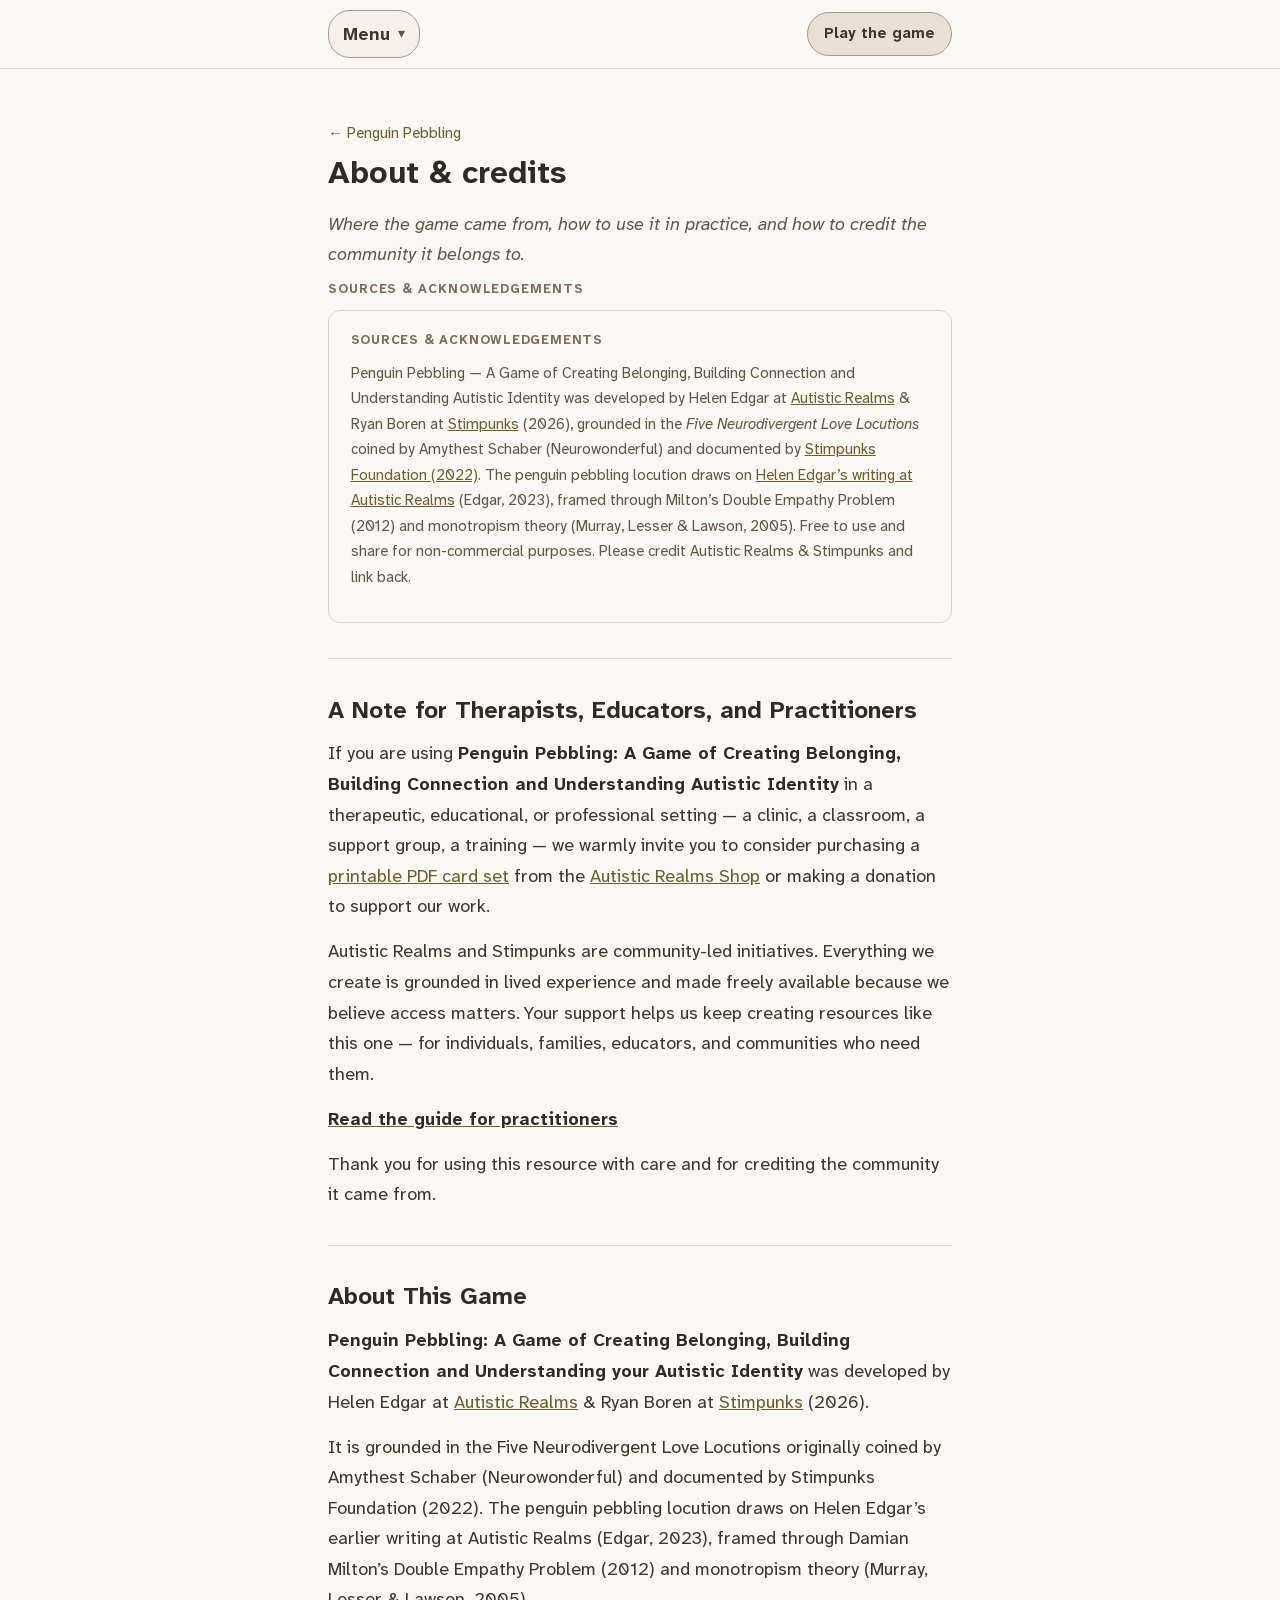
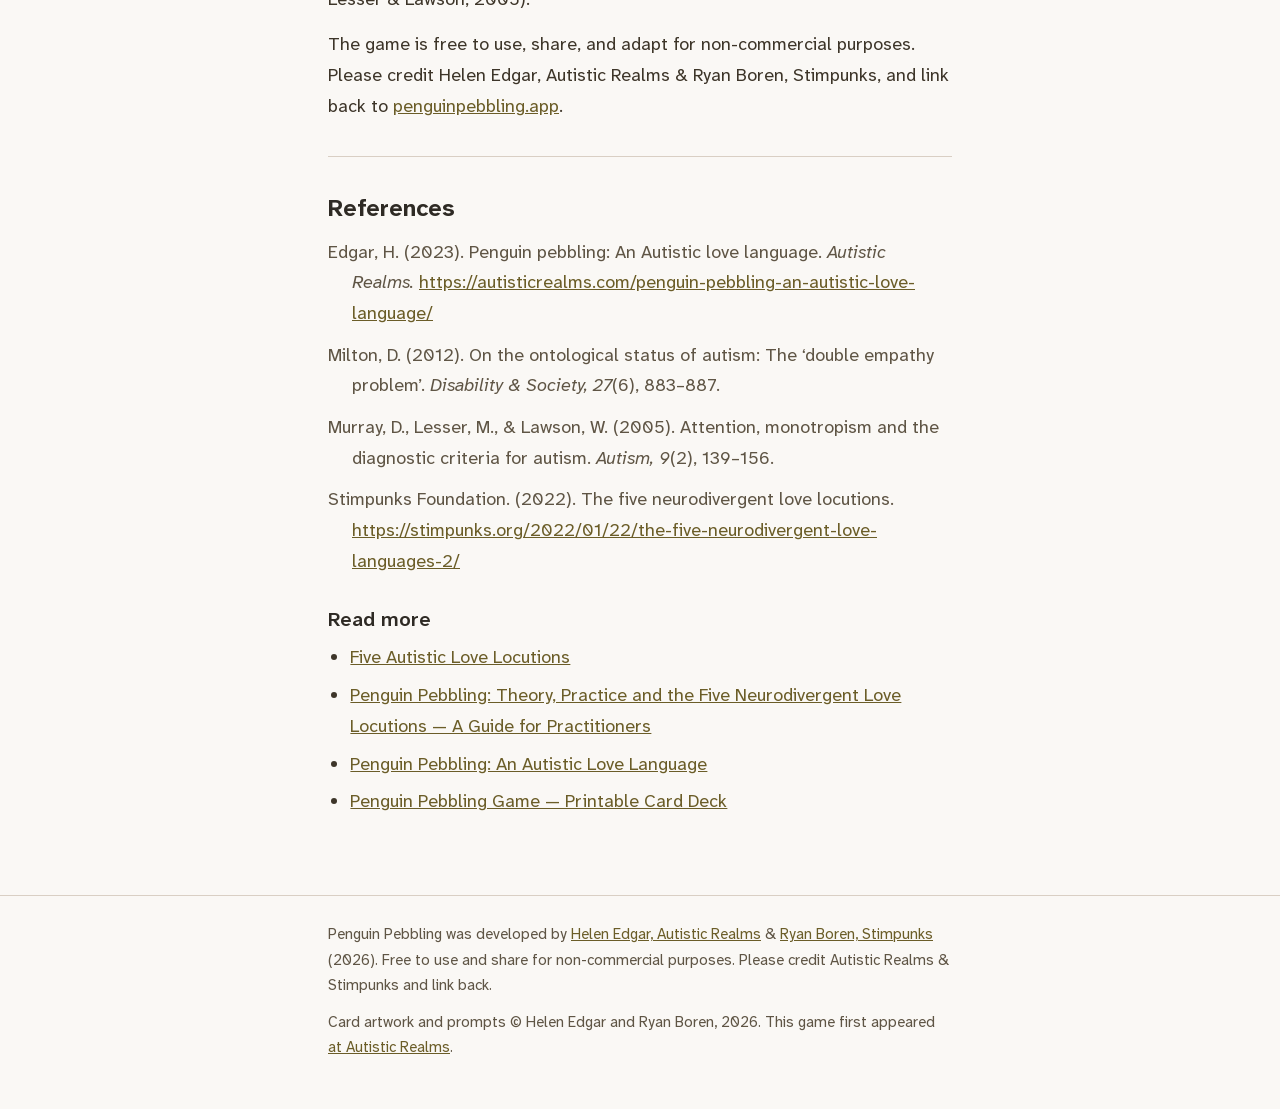
==== about.html @ 233a8287 "Put the game on the front page and move the prose behind a menu Ryan's call, pointing at cavendish.a" ====
<!doctype html>
<html lang="en-GB">
<head>
<meta charset="utf-8">
<meta name="viewport" content="width=device-width, initial-scale=1">
<title>About &amp; credits — Penguin Pebbling</title>
<meta name="description" content="Where Penguin Pebbling came from, a note for therapists and educators, the licence, and how to cite it.">
<meta name="author" content="Helen Edgar, Autistic Realms &amp; Ryan Boren, Stimpunks">
<link rel="canonical" href="https://penguinpebbling.app/about.html">
<link rel="stylesheet" href="penguin-pebbling.css">
<link rel="icon" href="favicon.svg" type="image/svg+xml">
<link rel="apple-touch-icon" href="apple-touch-icon.png">
<link rel="manifest" href="site.webmanifest">

<meta property="og:type" content="website">
<meta property="og:site_name" content="Penguin Pebbling">
<meta property="og:title" content="About &amp; credits — Penguin Pebbling">
<meta property="og:description" content="Where Penguin Pebbling came from, a note for therapists and educators, the licence, and how to cite it.">
<meta property="og:url" content="https://penguinpebbling.app/about.html">
<meta property="og:image" content="https://penguinpebbling.app/og-image.png">
<meta property="og:image:width" content="1200">
<meta property="og:image:height" content="630">
<meta property="og:image:alt" content="The Penguin Pebbling locution card: two penguins beside a stack of smooth balanced pebbles, with the words “I saw this and thought of you.”">
<meta name="twitter:card" content="summary_large_image">
</head>
<body>

<a class="skip-link" href="#main">Skip to the credits</a>

  <!-- shell:nav — one copy lives in index.html; tools/sync-shell.py stamps the rest -->
  <div class="topbar">
    <div class="wrap topbar-inner">
      <details class="sitenav">
        <summary>Menu</summary>
        <ul>
          <li><a href="index.html">Play the game</a></li>
          <li><a href="how-to-play.html">How to play</a></li>
          <li><a href="locutions.html">The five locutions</a></li>
          <li><a href="print.html">Print &amp; download</a></li>
          <li><a href="about.html" aria-current="page">About &amp; credits</a></li>
        </ul>
      </details>
      <a class="topbar-cta" href="index.html">Play the game</a>
    </div>
  </div>
  <!-- /shell:nav -->

<div class="wrap">

  <header class="masthead masthead-sub">
    <p class="backlink"><a href="index.html">Penguin Pebbling</a></p>
    <h1>About &amp; credits</h1>
    <p class="standfirst">Where the game came from, how to use it in practice, and how to credit the community it belongs to.</p>
  </header>

  <main id="main" class="prose">

    <div class="section-label">Sources &amp; acknowledgements</div>
      <div class="about-block">
        <div class="about-title">Sources &amp; acknowledgements</div>
        <p>Penguin Pebbling — A Game of Creating Belonging, Building Connection and Understanding Autistic
          Identity was developed by Helen Edgar at <a href="https://autisticrealms.com">Autistic Realms</a>
          &amp; Ryan Boren at <a href="https://stimpunks.org">Stimpunks</a> (2026), grounded in the
          <em>Five Neurodivergent Love Locutions</em> coined by Amythest Schaber (Neurowonderful) and
          documented by
          <a href="https://stimpunks.org/2022/01/22/the-five-neurodivergent-love-languages-2/">Stimpunks Foundation (2022)</a>.
          The penguin pebbling locution draws on
          <a href="https://autisticrealms.com/penguin-pebbling-an-autistic-love-language/">Helen Edgar’s writing at Autistic Realms</a>
          (Edgar, 2023), framed through Milton’s Double Empathy Problem (2012) and monotropism theory
          (Murray, Lesser &amp; Lawson, 2005). Free to use and share for non-commercial purposes. Please
          credit Autistic Realms &amp; Stimpunks and link back.</p>
      </div>

    <hr class="rule">

    <h2>A Note for Therapists, Educators, and Practitioners</h2>

    <p>If you are using <strong>Penguin Pebbling: A Game of Creating Belonging, Building Connection and
      Understanding Autistic Identity</strong> in a therapeutic, educational, or professional setting — a
      clinic, a classroom, a support group, a training — we warmly invite you to consider purchasing a
      <a href="https://autisticrealms.com/product/penguin-pebbling-game-printable-card-deck/">printable PDF card set</a>
      from the
      <a href="https://autisticrealms.com/product/penguin-pebbling-game-printable-card-deck/">Autistic Realms Shop</a>
      or making a donation to support our work.</p>

    <p>Autistic Realms and Stimpunks are community-led initiatives. Everything we create is grounded in
      lived experience and made freely available because we believe access matters. Your support helps us
      keep creating resources like this one — for individuals, families, educators, and communities who
      need them.</p>

    <p><a href="https://autisticrealms.com/penguin-pebbling-theory-practice-and-the-five-neurodivergent-love-locutions-a-guide-for-practitioners/"><strong>Read the guide for practitioners</strong></a></p>

    <p>Thank you for using this resource with care and for crediting the community it came from.</p>

    <hr class="rule">

    <h2 id="licence">About This Game</h2>

    <p><strong>Penguin Pebbling: A Game of Creating Belonging, Building Connection and Understanding your
      Autistic Identity</strong> was developed by Helen Edgar at
      <a href="https://autisticrealms.com">Autistic Realms</a> &amp; Ryan Boren at
      <a href="https://stimpunks.org">Stimpunks</a> (2026).</p>

    <p>It is grounded in the Five Neurodivergent Love Locutions originally coined by Amythest Schaber
      (Neurowonderful) and documented by Stimpunks Foundation (2022). The penguin pebbling locution draws
      on Helen Edgar’s earlier writing at Autistic Realms (Edgar, 2023), framed through Damian Milton’s
      Double Empathy Problem (2012) and monotropism theory (Murray, Lesser &amp; Lawson, 2005).</p>

    <p>The game is free to use, share, and adapt for non-commercial purposes. Please credit Helen Edgar,
      Autistic Realms &amp; Ryan Boren, Stimpunks, and link back to
      <a href="https://penguinpebbling.app/">penguinpebbling.app</a>.</p>

    <hr class="rule">

    <h2>References</h2>

    <div class="refs">
      <p>Edgar, H. (2023). Penguin pebbling: An Autistic love language. <em>Autistic Realms.</em>
        <a href="https://autisticrealms.com/penguin-pebbling-an-autistic-love-language/">https://autisticrealms.com/penguin-pebbling-an-autistic-love-language/</a></p>
      <p>Milton, D. (2012). On the ontological status of autism: The ‘double empathy problem’.
        <em>Disability &amp; Society, 27</em>(6), 883–887.</p>
      <p>Murray, D., Lesser, M., &amp; Lawson, W. (2005). Attention, monotropism and the diagnostic
        criteria for autism. <em>Autism, 9</em>(2), 139–156.</p>
      <p>Stimpunks Foundation. (2022). The five neurodivergent love locutions.
        <a href="https://stimpunks.org/2022/01/22/the-five-neurodivergent-love-languages-2/">https://stimpunks.org/2022/01/22/the-five-neurodivergent-love-languages-2/</a></p>
    </div>

    <h3>Read more</h3>
    <ul>
      <li><a href="https://autisticrealms.com/five-autistic-love-locutions/">Five Autistic Love Locutions</a></li>
      <li><a href="https://autisticrealms.com/penguin-pebbling-theory-practice-and-the-five-neurodivergent-love-locutions-a-guide-for-practitioners/">Penguin Pebbling: Theory, Practice and the Five Neurodivergent Love Locutions — A Guide for Practitioners</a></li>
      <li><a href="https://autisticrealms.com/penguin-pebbling-an-autistic-love-language/">Penguin Pebbling: An Autistic Love Language</a></li>
      <li><a href="https://autisticrealms.com/product/penguin-pebbling-game-printable-card-deck/">Penguin Pebbling Game — Printable Card Deck</a></li>
    </ul>

  </main>

</div>

  <!-- shell:footer -->
  <footer class="sitefoot">
    <div class="wrap">
      <p>Penguin Pebbling was developed by <a href="https://autisticrealms.com">Helen Edgar, Autistic Realms</a>
        &amp; <a href="https://stimpunks.org">Ryan Boren, Stimpunks</a> (2026). Free to use and share for
        non-commercial purposes. Please credit Autistic Realms &amp; Stimpunks and link back.</p>
      <p>Card artwork and prompts © Helen Edgar and Ryan Boren, 2026. This game first appeared
        <a href="https://autisticrealms.com/penguin-pebbling-a-game-of-creating-belonging-building-connection-and-understanding-autistic-identity/">at Autistic Realms</a>.</p>
    </div>
  </footer>
  <!-- /shell:footer -->

</body>
</html>
---- penguin-pebbling.css ----
/* Penguin Pebbling — Helen Edgar, Autistic Realms & Ryan Boren, Stimpunks (2026).
 *
 * The palette and the shapes are Helen's, lifted from the Custom HTML block on
 * autisticrealms.com. The typeface and the type scale are not: the page is set
 * in Atkinson Hyperlegible Next at sizes chosen for this audience rather than
 * inherited from a widget embedded in a blog post. See fonts/README.md. */

/* ── Atkinson Hyperlegible Next ────────────────────────────────────────────────
 * Self-hosted, and not incidentally: `_headers` sends default-src 'none' with
 * font-src 'self', so a <link> to Google Fonts would be blocked by the site's
 * own policy — silently, falling back to the system font while looking fine in
 * a local test. Fetching a font at runtime also tells a third party who is
 * reading a page about Autistic identity.
 *
 * One file per style carries the whole 200–800 weight axis, so there is no
 * separate file per weight to forget. The italic is really drawn, not sheared,
 * which is what makes `font-synthesis: none` safe below. */

@font-face {
  font-family: "Atkinson Hyperlegible Next";
  font-style: normal;
  font-weight: 200 800;
  font-display: swap;
  src: url("fonts/atkinson-hyperlegible-next-roman-latin.woff2") format("woff2");
  unicode-range: U+0000-00FF, U+0131, U+0152-0153, U+02BB-02BC, U+02C6, U+02DA, U+02DC, U+0304, U+0308, U+0329, U+2000-206F, U+20AC, U+2122, U+2191, U+2193, U+2212, U+2215, U+FEFF, U+FFFD;
}
@font-face {
  font-family: "Atkinson Hyperlegible Next";
  font-style: normal;
  font-weight: 200 800;
  font-display: swap;
  src: url("fonts/atkinson-hyperlegible-next-roman-latin-ext.woff2") format("woff2");
  unicode-range: U+0100-02BA, U+02BD-02C5, U+02C7-02CC, U+02CE-02D7, U+02DD-02FF, U+0304, U+0308, U+0329, U+1D00-1DBF, U+1E00-1E9F, U+1EF2-1EFF, U+2020, U+20A0-20AB, U+20AD-20C0, U+2113, U+2C60-2C7F, U+A720-A7FF;
}
@font-face {
  font-family: "Atkinson Hyperlegible Next";
  font-style: italic;
  font-weight: 200 800;
  font-display: swap;
  src: url("fonts/atkinson-hyperlegible-next-italic-latin.woff2") format("woff2");
  unicode-range: U+0000-00FF, U+0131, U+0152-0153, U+02BB-02BC, U+02C6, U+02DA, U+02DC, U+0304, U+0308, U+0329, U+2000-206F, U+20AC, U+2122, U+2191, U+2193, U+2212, U+2215, U+FEFF, U+FFFD;
}
@font-face {
  font-family: "Atkinson Hyperlegible Next";
  font-style: italic;
  font-weight: 200 800;
  font-display: swap;
  src: url("fonts/atkinson-hyperlegible-next-italic-latin-ext.woff2") format("woff2");
  unicode-range: U+0100-02BA, U+02BD-02C5, U+02C7-02CC, U+02CE-02D7, U+02DD-02FF, U+0304, U+0308, U+0329, U+1D00-1DBF, U+1E00-1E9F, U+1EF2-1EFF, U+2020, U+20A0-20AB, U+20AD-20C0, U+2113, U+2C60-2C7F, U+A720-A7FF;
}

:root {
  --ink: #3d3529;
  --ink-strong: #2e2a24;
  --ink-soft: #5f5545;         /* darkened from #6b5f50 — see tools/check-contrast.py */
  --ink-faint: #7a6c58;        /* darkened from #a89882 — see tools/check-contrast.py */
  --paper: #faf8f5;
  --paper-warm: #f5f0eb;
  --paper-sunk: #f0ebe4;
  --line: #d9cfc4;
  --line-strong: #a89882;
  --accent: #6b5d28;           /* darkened from #7a6b30 for link contrast on paper */
  --focus: #5a4a30;

  --font: "Atkinson Hyperlegible Next", -apple-system, BlinkMacSystemFont,
          "Segoe UI", Roboto, Helvetica, Arial, sans-serif;

  /* Type scale, in rem so it follows the reader's own browser font-size setting.
   * px would ignore that preference — zoom still works, but the person who has
   * set a larger default everywhere would not get one here, which on this site
   * of all sites is the wrong default.
   *
   * Body is 1.125rem (18px at the browser default) rather than the 15px the
   * widget used inside a blog post. Atkinson Hyperlegible Next also has a large
   * x-height, so it reads larger again at the same nominal size. */
  --text-xs:   0.875rem;   /* 14px — fine print, credits */
  --text-sm:   0.9375rem;  /* 15px — secondary prose */
  --text-base: 1.125rem;   /* 18px — body */
  --text-md:   1.1875rem;  /* 19px — card prompts, which are the thing being read */
  --text-lg:   1.25rem;    /* 20px — h3 */
  --text-xl:   1.5rem;     /* 24px — h2, game title */
  --text-2xl:  2rem;       /* 32px — h1 */
  --text-label: 0.8125rem; /* 13px — tracked uppercase labels */
}

* { box-sizing: border-box; margin: 0; padding: 0; }

html { -webkit-text-size-adjust: 100%; }

body {
  font-family: var(--font);
  font-size: var(--text-base);
  /* Real weights and a real italic exist in the variable font, so never let the
   * browser fake either — a synthesized bold of an already-legible face is
   * exactly the smearing this typeface was drawn to avoid. */
  font-synthesis: none;
  background: var(--paper);
  color: var(--ink);
  line-height: 1.7;
}

/* Never remove a focus ring on a page whose whole subject is being able to take
 * part. Keyboard and switch users navigate this game the same as anyone. */
:focus-visible {
  outline: 3px solid var(--focus);
  outline-offset: 2px;
  border-radius: 4px;
}

.skip-link {
  position: absolute;
  left: -9999px;
  top: 0;
  background: var(--paper-warm);
  color: var(--ink);
  padding: 10px 16px;
  border: 1px solid var(--line-strong);
  border-radius: 0 0 8px 0;
  z-index: 10;
}
.skip-link:focus { left: 0; }

.wrap { padding: 1.5rem; max-width: 42rem; margin: 0 auto; }

/* ── Site nav ──────────────────────────────────────────────────────────────────
 * The game is the point of the site, so it sits at the top of index.html and
 * everything that explains it lives on its own page. This is the way back.
 *
 * A <details> rather than a scripted menu: it opens with the keyboard, it is
 * announced as expandable, and it works with JavaScript off — which matters
 * because the nav is how you reach the printable deck and the Easy Read guide,
 * and those are exactly what someone without a working game needs. */

.topbar {
  position: sticky; top: 0; z-index: 20;
  background: var(--paper);
  border-bottom: 1px solid var(--line);
}
.topbar-inner {
  display: flex; align-items: center; justify-content: space-between;
  gap: 12px; padding-top: 0.6rem; padding-bottom: 0.6rem;
}

.sitenav { position: relative; }
.sitenav summary {
  cursor: pointer; list-style: none;
  font-size: var(--text-base); font-weight: 700; color: var(--ink);
  padding: 8px 14px; border: 1px solid var(--line-strong);
  border-radius: 22px; background: var(--paper-warm);
  display: inline-flex; align-items: center; gap: 8px;
}
.sitenav summary::-webkit-details-marker { display: none; }
.sitenav summary::after { content: "\25BE"; color: var(--ink-soft); font-size: 0.8em; }
.sitenav[open] summary::after { content: "\25B4"; }
.sitenav summary:hover { background: #ece5db; }

.sitenav > ul {
  list-style: none; margin: 8px 0 0; padding: 8px;
  position: absolute; z-index: 30; left: 0; min-width: 16rem;
  background: var(--paper); border: 1px solid var(--line-strong);
  border-radius: 12px; box-shadow: 0 8px 26px rgba(61, 53, 41, 0.16);
}
.sitenav > ul li { margin: 2px 0; }
.sitenav > ul a {
  display: block; padding: 9px 12px; border-radius: 8px;
  color: var(--ink); text-decoration: none; font-size: var(--text-base);
}
.sitenav > ul a:hover { background: var(--paper-sunk); }
.sitenav a[aria-current="page"] { font-weight: 700; background: var(--paper-warm); }

.topbar-cta {
  font-size: var(--text-sm); font-weight: 700; white-space: nowrap;
  padding: 8px 16px; border-radius: 22px;
  border: 1px solid var(--line-strong); background: #e8e0d5;
  color: var(--ink); text-decoration: none;
}
.topbar-cta:hover { background: #ddd4c5; }

/* ── "More about the game", at the foot of the game page ─────────────────────── */

.more { margin: 2.2rem 0 0; }
.more ul { list-style: none; margin: 0; padding: 0; display: grid; gap: 10px; }
.more a {
  display: block; padding: 1rem 1.15rem;
  border: 1px solid var(--line); border-radius: 12px;
  background: var(--paper-warm); color: var(--ink); text-decoration: none;
}
.more a:hover { background: var(--paper-sunk); }
.more a strong { display: block; font-size: var(--text-base); font-weight: 700; margin-bottom: 2px; }
.more a span { display: block; font-size: var(--text-sm); color: var(--ink-soft); line-height: 1.5; }

/* ── Page furniture ────────────────────────────────────────────────────────── */

.masthead { padding: 2.5rem 0 0.5rem; }
.masthead-sub { padding: 1.75rem 0 0.5rem; }
.backlink { font-size: var(--text-sm); margin-bottom: 0.5rem; }
.backlink a { color: var(--accent); text-decoration: none; }
.backlink a:hover { text-decoration: underline; }
.backlink a::before { content: "\2190\00a0"; }
.masthead h1 {
  font-size: var(--text-2xl);
  line-height: 1.2;
  font-weight: 700;
  color: var(--ink-strong);
  margin-bottom: 0.6rem;
  text-wrap: balance;
}
.masthead .byline { font-size: var(--text-sm); color: var(--ink-soft); line-height: 1.6; }
.masthead .standfirst {
  font-size: var(--text-base);
  color: var(--ink-soft);
  font-style: italic;
  margin-top: 1rem;
}

.prose h2 {
  font-size: var(--text-xl);
  font-weight: 700;
  color: var(--ink-strong);
  margin: 2.2rem 0 0.8rem;
  line-height: 1.3;
  text-wrap: balance;
}
.prose h3 {
  font-size: var(--text-lg);
  font-weight: 600;
  color: var(--ink-strong);
  margin: 1.8rem 0 0.6rem;
  line-height: 1.4;
  text-wrap: balance;
}
.prose p { font-size: var(--text-base); margin-bottom: 0.9rem; }
.prose ul { margin: 0 0 0.9rem 1.4rem; font-size: var(--text-base); }
.prose li { margin-bottom: 0.45rem; }
.prose a { color: var(--accent); }
.prose strong { color: var(--ink-strong); font-weight: 700; }

hr.rule { border: 0; height: 1px; background: var(--line); margin: 2.2rem 0; }

/* ── Game ──────────────────────────────────────────────────────────────────── */

.game-header {
  margin-top: 1.25rem;
  display: flex; align-items: flex-start; gap: 16px;
  margin-bottom: 1.4rem; padding: 1.25rem;
  background: var(--paper-warm); border-radius: 12px; border: 1px solid var(--line);
}
.penguin-glyph { font-size: 2.75rem; line-height: 1; flex-shrink: 0; margin-top: 2px; }
/* The game's <h2> sits inside .prose, so it would otherwise inherit the heading
 * margin meant for article headings. Stated here rather than as a style
 * attribute — the CSP is style-src 'self' and an inline style is blocked. */
/* On index.html this is the page's <h1>: the game header already carried the
 * title, the tagline and the invitation, so a masthead above it only said the
 * same things again and pushed the game down the screen. */
.game-header .game-title {
  font-size: var(--text-2xl); font-weight: 700; color: var(--ink-strong); margin: 0 0 4px;
  line-height: 1.2;
}
.game-tagline { font-size: var(--text-base); color: var(--ink-soft); font-style: italic; margin-bottom: 10px; }
.game-intro { font-size: var(--text-sm); color: var(--ink-soft); line-height: 1.65; }
.game-byline { font-size: var(--text-xs); color: var(--ink-faint); margin-top: 10px; }
.game-byline a { color: var(--ink-faint); }

/* On index.html this sits AFTER the controls. It is collapsed reference material
 * on a page whose whole job is "press Draw", and in front of the button it was
 * pushing the only action below the fold on a phone. The full instructions have
 * their own page in the menu; this is the copy you want mid-game. */
.rules-block {
  border: 1px solid var(--line); border-radius: 12px;
  padding: 1rem 1.25rem; margin: 0 0 1.4rem; background: var(--paper);
}
.rules-block details summary {
  font-size: var(--text-base); font-weight: 600; cursor: pointer; color: var(--ink);
  list-style: none; display: flex; align-items: center;
}
.rules-block details summary::-webkit-details-marker { display: none; }
.rules-block details summary::after {
  content: "+"; color: var(--ink-faint); margin-left: auto; font-size: 1.4rem; font-weight: 400;
}
.rules-block details[open] summary::after { content: "\2212"; }
.rule {
  font-size: var(--text-sm); color: var(--ink-soft); margin-top: 12px; line-height: 1.65;
  padding-left: 1rem; border-left: 2px solid var(--line); margin-left: 4px;
}
.rule + .rule { margin-top: 10px; }
.rule strong { font-weight: 700; color: var(--ink); }

.section-label {
  font-size: var(--text-label); letter-spacing: 0.07em; color: var(--ink-faint);
  text-transform: uppercase; margin-bottom: 10px; font-weight: 700;
}

.filter-row { display: flex; gap: 8px; flex-wrap: wrap; margin-bottom: 1rem; }
.fbtn {
  font-family: inherit; font-size: var(--text-sm); padding: 7px 14px; border-radius: 20px;
  border: 1px solid #b8ae9f; background: transparent; cursor: pointer;
  color: var(--ink-soft); transition: background 0.15s, border-color 0.15s, color 0.15s;
}
.fbtn.on { background: #e8e0d5; border-color: var(--line-strong); color: var(--ink); font-weight: 700; }
.fbtn:hover { background: var(--paper-sunk); }

.card-area {
  border-radius: 12px; overflow: hidden; margin-bottom: 1rem;
  border: 1px solid var(--line); min-height: 128px;
  display: flex; flex-direction: column; background: var(--paper);
}
.card-image-wrap { position: relative; width: 100%; }
.card-image-wrap img { width: 100%; height: auto; display: block; }

/* The prompt as selectable text, beneath the card art that letters the same
 * words. This copy is the one that scales, reflows and can be read aloud — see
 * ACCESSIBILITY in README.md — so it is set at the largest body size here. */
.card-text { padding: 1.35rem 1.5rem 0.25rem; }
.card-locution {
  font-size: var(--text-sm); font-weight: 700; letter-spacing: 0.05em;
  color: var(--focus); margin-bottom: 0.7rem; text-transform: uppercase;
}
.card-prompt { font-size: var(--text-md); line-height: 1.65; color: var(--ink); }
.card-sub {
  font-size: var(--text-sm); color: #6b5c45; line-height: 1.6; font-style: italic;
  border-top: 1px solid var(--line); padding-top: 10px; margin-top: 14px;
}
.card-footer {
  font-size: var(--text-xs); color: var(--ink-faint); font-style: italic;
  padding: 10px 1.5rem; background: var(--paper-warm);
  border-top: 1px solid var(--line); line-height: 1.5; margin-top: 1.1rem;
}
/* Kept short on purpose. This box is empty until someone presses Draw, and every
 * pixel it occupies pushes that button further from the top of the screen —
 * which was the whole complaint that split this site into pages. It grows to fit
 * the card the moment there is one. */
.card-empty {
  color: var(--ink-faint); font-size: var(--text-base); text-align: center; flex: 1;
  display: flex; align-items: center; justify-content: center;
  padding: 1.35rem; background: var(--paper);
}

.controls { display: flex; align-items: center; gap: 10px; flex-wrap: wrap; margin-bottom: 1.5rem; }
.btn-main {
  font-family: inherit; font-size: var(--text-base); padding: 11px 22px; border-radius: 22px;
  border: 1px solid var(--line-strong); background: #e8e0d5; color: var(--ink);
  cursor: pointer; font-weight: 700;
}
.btn-main:hover { background: #ddd4c5; }
.btn-skip {
  font-family: inherit; font-size: var(--text-sm); padding: 11px 18px; border-radius: 22px;
  border: 1px solid #b8ae9f; background: transparent; color: var(--ink-soft); cursor: pointer;
}
.btn-skip:hover { background: var(--paper-sunk); }
.pebble-row {
  font-size: var(--text-sm); color: var(--ink-soft); margin-left: auto;
  display: flex; align-items: center; gap: 8px; flex-wrap: wrap; justify-content: flex-end;
}
#pebbles-display { font-size: var(--text-base); }
.btn-pass {
  font-family: inherit; font-size: var(--text-sm); padding: 7px 13px; border-radius: 20px;
  border: 1px solid #b8ae9f; background: transparent; color: var(--ink-soft); cursor: pointer;
}
.btn-pass:hover { background: var(--paper-sunk); }
.btn-take {
  font-family: inherit; font-size: var(--text-sm); padding: 7px 13px; border-radius: 20px;
  border: 1px solid var(--line-strong); background: var(--paper-warm);
  color: var(--focus); cursor: pointer; font-weight: 700;
}
.btn-take:hover { background: #ece5db; }
.pebble-bank {
  font-size: var(--text-xs); color: var(--ink-faint); display: flex; align-items: center;
  gap: 6px; flex-wrap: wrap; justify-content: flex-end; margin-top: 6px; width: 100%;
}

.loc-grid {
  display: grid; grid-template-columns: repeat(auto-fit, minmax(190px, 1fr));
  gap: 12px; margin-bottom: 1.5rem;
}
.loc-card { border-radius: 12px; border: 1px solid; padding: 14px 16px; }
.loc-card img { width: 100%; height: auto; border-radius: 8px; margin-bottom: 10px; display: block; }
.loc-name { font-size: var(--text-base); font-weight: 700; margin-bottom: 4px; }
.loc-desc { font-size: var(--text-sm); line-height: 1.55; }
.loc-id { background: #f0ede8; border-color: #c8bfb3; }
.loc-id .loc-name { color: #3d3529; } .loc-id .loc-desc { color: #6b6152; }
.loc-pp { background: #eaf0ea; border-color: #b5c9b5; }
.loc-pp .loc-name { color: #1e3a1e; } .loc-pp .loc-desc { color: #3d5c3d; }
.loc-ss { background: #f0ebe4; border-color: #c9b9a8; }
.loc-ss .loc-name { color: #3d2a18; } .loc-ss .loc-desc { color: #6b5031; }
.loc-pb { background: #f5f0e6; border-color: #d4c69a; }
.loc-pb .loc-name { color: #3a3010; } .loc-pb .loc-desc { color: #6b5d28; }
.loc-dp { background: #efe8f0; border-color: #c4afc9; }
.loc-dp .loc-name { color: #301830; } .loc-dp .loc-desc { color: #5e3f63; }

.divider { height: 1px; background: var(--line); margin: 1.4rem 0; }

.about-block {
  border: 1px solid var(--line); border-radius: 12px;
  padding: 1.1rem 1.35rem; background: var(--paper);
}
.about-block p { font-size: var(--text-sm); color: var(--ink-soft); line-height: 1.7; }
.about-block a { color: var(--accent); }
.about-title {
  font-size: var(--text-label); font-weight: 700; color: var(--ink-faint);
  text-transform: uppercase; letter-spacing: 0.06em; margin-bottom: 10px;
}

/* ── Downloads ─────────────────────────────────────────────────────────────── */

.download {
  border: 1px solid var(--line); border-radius: 12px;
  padding: 1.1rem 1.35rem; margin-bottom: 1rem; background: var(--paper-warm);
}
.download h3 { margin: 0 0 0.35rem; font-size: var(--text-lg); color: var(--ink-strong); }
.download p { font-size: var(--text-sm); color: var(--ink-soft); margin-bottom: 0.8rem; }
.download a.btn-download {
  display: inline-block; font-size: var(--text-base); font-weight: 700;
  padding: 10px 20px; border-radius: 22px;
  border: 1px solid var(--line-strong); background: #e8e0d5;
  color: var(--ink); text-decoration: none;
}
.download a.btn-download:hover { background: #ddd4c5; }
.download .meta { font-size: var(--text-xs); color: var(--ink-faint); margin: 0.6rem 0 0; }

.support {
  border: 1px solid #d4c69a; border-radius: 12px;
  padding: 1.35rem; margin: 1.5rem 0; background: #f5f0e6;
}
.support h3 { margin: 0 0 0.55rem; font-size: var(--text-lg); color: #3a3010; }
.support p { font-size: var(--text-sm); color: #6b5d28; margin-bottom: 0.8rem; }
.support a { color: #5a4a30; }

.sitefoot {
  border-top: 1px solid var(--line); margin-top: 2.5rem;
  font-size: var(--text-sm); color: var(--ink-soft); line-height: 1.7;
}
.sitefoot .wrap { padding-top: 1.6rem; padding-bottom: 3rem; }
.sitefoot a { color: var(--accent); }
.sitefoot p + p { margin-top: 0.7rem; }

.refs { font-size: var(--text-sm); color: var(--ink-soft); line-height: 1.7; }
.refs p { margin-bottom: 0.7rem; padding-left: 1.5rem; text-indent: -1.5rem; }
.refs a { color: var(--accent); word-break: break-word; }

@media (max-width: 480px) {
  .wrap { padding: 1rem; }
  .masthead { padding-top: 1.75rem; }
  .masthead h1 { font-size: 1.75rem; }
  .pebble-row { margin-left: 0; justify-content: flex-start; width: 100%; }
  .pebble-bank { justify-content: flex-start; }
  .card-text { padding: 1.15rem 1.15rem 0.25rem; }
  .topbar-inner { padding-top: 0.5rem; padding-bottom: 0.5rem; }
  .sitenav > ul { min-width: min(18rem, calc(100vw - 2rem)); }

  /* On a phone the game header was filling the whole viewport on its own, which
   * put "Draw a card" a screen and a half down — the same complaint that split
   * this site into pages, just at a narrower width. The title stays the largest
   * thing on the page; the supporting lines give back their leading. */
  .game-header { gap: 12px; padding: 1rem; margin-top: 0.9rem; }
  .penguin-glyph { font-size: 2rem; }
  .game-header .game-title { font-size: 1.6rem; }
  .game-tagline { font-size: var(--text-sm); line-height: 1.45; margin-bottom: 8px; }
  .game-intro { line-height: 1.55; }
  .game-byline { margin-top: 8px; line-height: 1.5; }
  .rules-block { padding: 0.85rem 1rem; margin-bottom: 1rem; }
  .game-header { margin-bottom: 1rem; }
  .card-area { min-height: 96px; }
  .card-empty { padding: 1rem; }
  .controls { gap: 8px; margin-bottom: 1.2rem; }
  .filter-row { gap: 6px; }
  .fbtn { padding: 6px 12px; }
  .card-footer { padding-left: 1.15rem; padding-right: 1.15rem; }
}

@media (prefers-reduced-motion: reduce) {
  * { transition: none !important; animation: none !important; }
}

@media print {
  .filter-row, .controls, .skip-link, .rules-block summary::after { display: none; }
  body { background: #fff; }
}
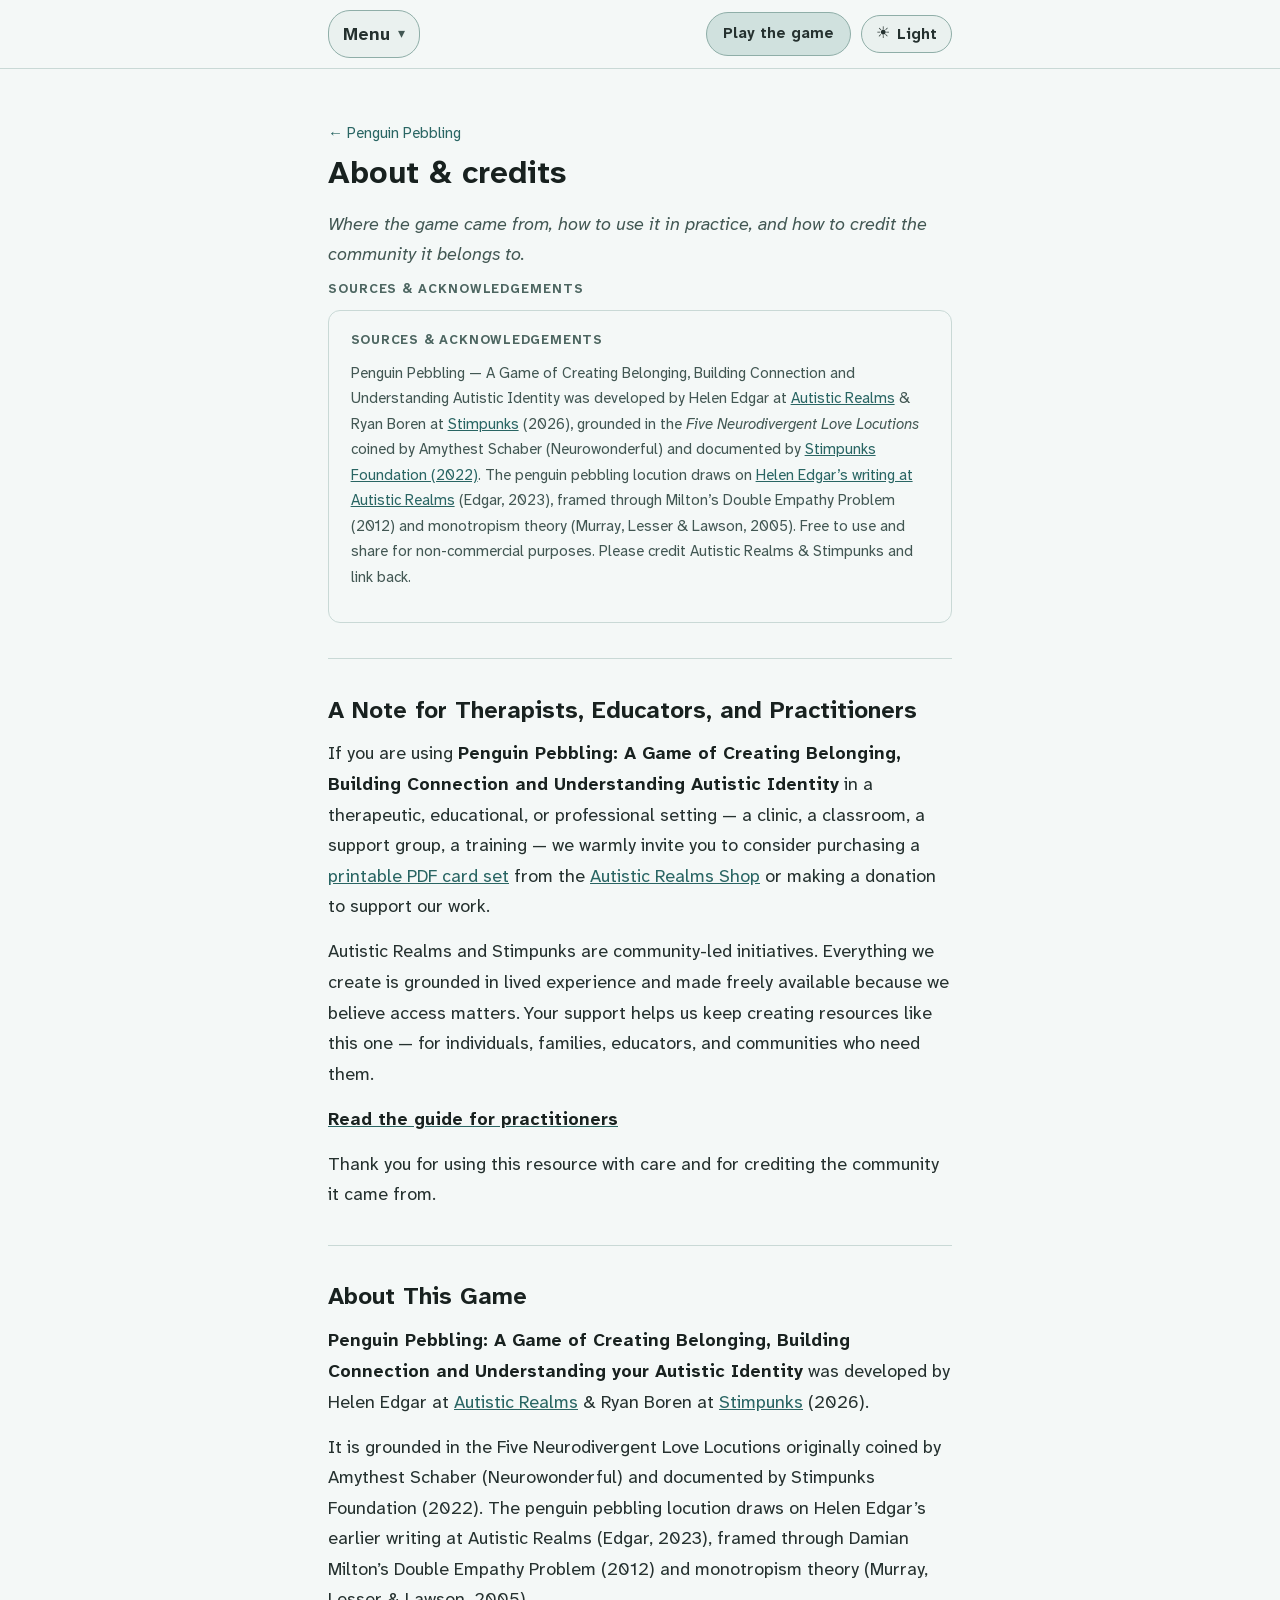
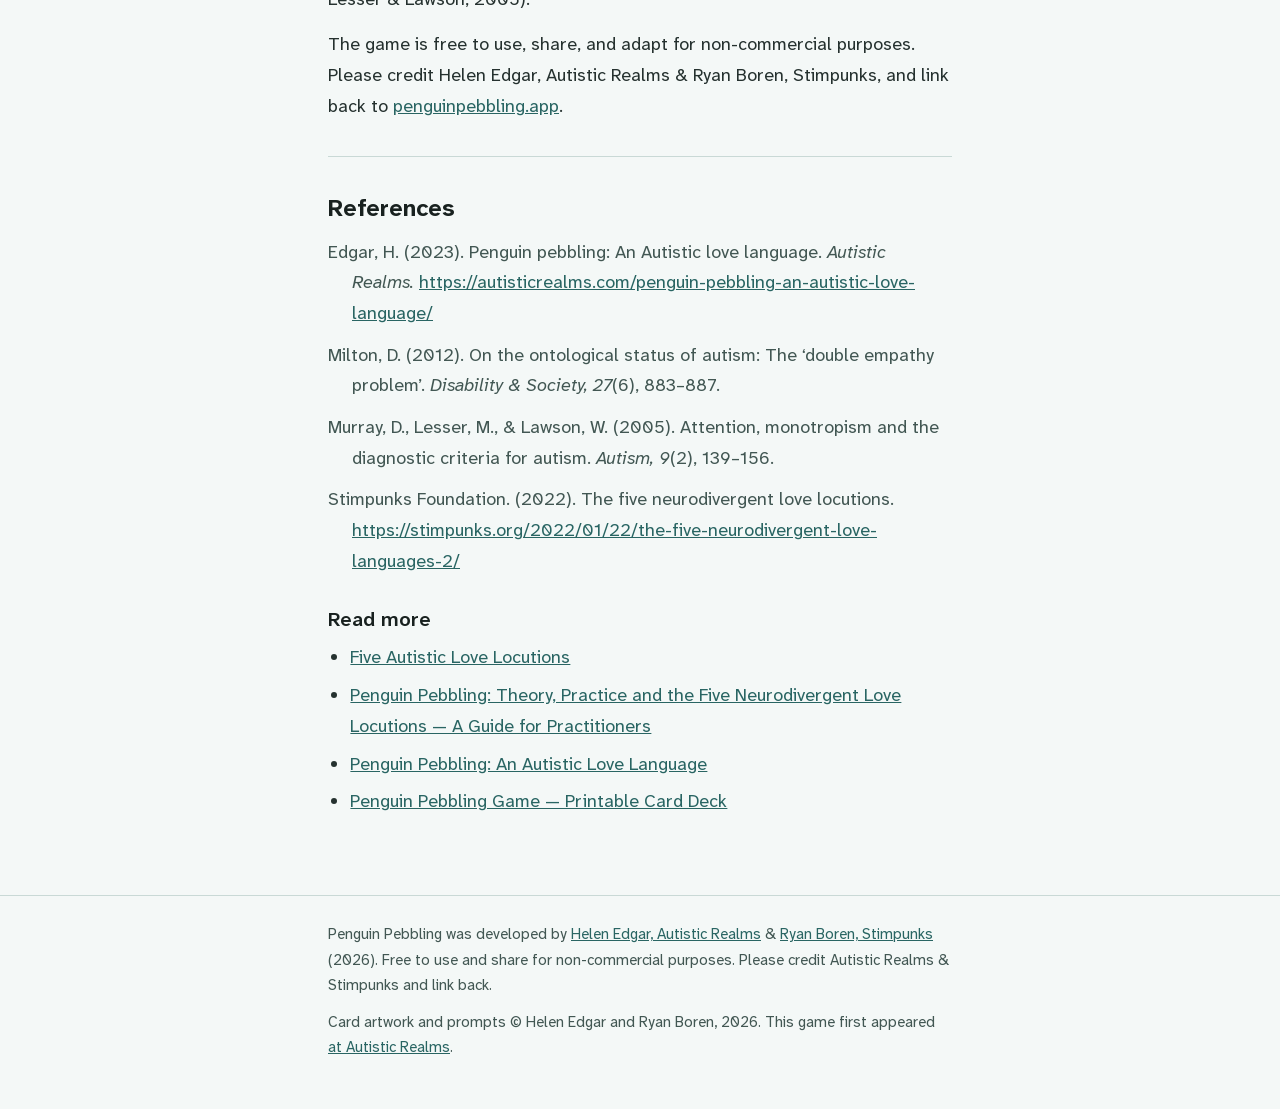
==== commit 74c5b8e7: "Rebuild the palette on Helen's sage, and add a dark mode "I like cream backgrounds, but we use them " ====
--- a/about.html
+++ b/about.html
@@ -6,17 +6,20 @@
 <title>About &amp; credits — Penguin Pebbling</title>
 <meta name="description" content="Where Penguin Pebbling came from, a note for therapists and educators, the licence, and how to cite it.">
 <meta name="author" content="Helen Edgar, Autistic Realms &amp; Ryan Boren, Stimpunks">
-<link rel="canonical" href="https://penguinpebbling.app/about.html">
+<link rel="canonical" href="https://penguinpebbling.app/about">
+<script src="theme.js"></script>
 <link rel="stylesheet" href="penguin-pebbling.css">
 <link rel="icon" href="favicon.svg" type="image/svg+xml">
 <link rel="apple-touch-icon" href="apple-touch-icon.png">
 <link rel="manifest" href="site.webmanifest">
+<meta name="theme-color" content="#eaf1ef" media="(prefers-color-scheme: light)">
+<meta name="theme-color" content="#141a19" media="(prefers-color-scheme: dark)">
 
 <meta property="og:type" content="website">
 <meta property="og:site_name" content="Penguin Pebbling">
 <meta property="og:title" content="About &amp; credits — Penguin Pebbling">
 <meta property="og:description" content="Where Penguin Pebbling came from, a note for therapists and educators, the licence, and how to cite it.">
-<meta property="og:url" content="https://penguinpebbling.app/about.html">
+<meta property="og:url" content="https://penguinpebbling.app/about">
 <meta property="og:image" content="https://penguinpebbling.app/og-image.png">
 <meta property="og:image:width" content="1200">
 <meta property="og:image:height" content="630">
@@ -41,6 +44,9 @@
         </ul>
       </details>
       <a class="topbar-cta" href="index.html">Play the game</a>
+      <button id="theme-toggle" type="button" class="theme-toggle" hidden aria-pressed="false">
+        <span class="theme-icon" aria-hidden="true">☀</span><span class="theme-text">Light</span>
+      </button>
     </div>
   </div>
   <!-- /shell:nav -->
--- a/penguin-pebbling.css
+++ b/penguin-pebbling.css
@@ -50,17 +50,60 @@
 }
 
 :root {
-  --ink: #3d3529;
-  --ink-strong: #2e2a24;
-  --ink-soft: #5f5545;         /* darkened from #6b5f50 — see tools/check-contrast.py */
-  --ink-faint: #7a6c58;        /* darkened from #a89882 — see tools/check-contrast.py */
-  --paper: #faf8f5;
-  --paper-warm: #f5f0eb;
-  --paper-sunk: #f0ebe4;
-  --line: #d9cfc4;
-  --line-strong: #a89882;
-  --accent: #6b5d28;           /* darkened from #7a6b30 for link contrast on paper */
-  --focus: #5a4a30;
+  color-scheme: light dark;
+
+  /* ── Sage, and why it is sage ───────────────────────────────────────────────
+   * Our other sites are cream: queering.earth on warm vellum, cavendish.app on
+   * Solarized light. This one is Helen's, and sage is her colour — so the ground
+   * is sage and the accents are the five pigments she already painted the cards
+   * with, sampled straight out of cards/print/*-locution.png rather than picked
+   * to match:
+   *
+   *   Infodumping       #bba4b8   dusty mauve
+   *   Parallel Play     #ddbbba   dusty rose
+   *   Support Swapping  #c3beaf   taupe
+   *   Penguin Pebbling  #e8e1ce   warm sand
+   *   Deep Pressure     #aac5c0   sage        <- the ground is built on this hue
+   *
+   * Every one of those sits between 14% and 36% saturation. The deck was drawn
+   * low-stimulation already; the site follows it rather than inventing a mood.
+   *
+   * LOW STIMULATION IS NOT LOW CONTRAST. Surfaces stay close together — paper,
+   * panel and sunk are within a few percent lightness, there is no pure white
+   * and no pure black anywhere — while TEXT contrast stays high: the lowest
+   * text pair on the page is 4.98:1 in light and 5.27:1 in dark, against the
+   * 4.5:1 AA needs. Muting the text as well would be the easy mistake and would
+   * hurt exactly the readers this is for. tools/check-contrast.py checks both
+   * themes; it is the reason the numbers above can be stated. */
+
+  --paper: #f4f8f7;
+  --paper-warm: #eaf1ef;
+  --paper-sunk: #dde9e7;
+  --line: #c9d9d6;
+  --line-strong: #8faea8;
+
+  --ink-strong: #18211f;
+  --ink: #25312f;
+  --ink-soft: #425753;
+  --ink-faint: #4d6661;
+  --accent: #296563;
+  --focus: #255654;
+
+  --btn-face: #d0e1de;
+  --btn-face-hover: #bed5d1;
+  --shadow: rgba(24, 33, 31, 0.16);
+
+  /* The card art is cream on a sage page, which is the pairing Helen drew into
+   * the Deep Pressure card itself. In dark mode the card sits on a lifted
+   * surface rather than against the near-black page, so its edges are not a
+   * glare line — the artwork is never dimmed or filtered. */
+  --card-mat: #eaf1ef;
+
+  --loc-id-bg: #f1ecf0; --loc-id-border: #d3c5d1; --loc-id-name: #3a2c38;
+  --loc-pp-bg: #f3eae9; --loc-pp-border: #dabfbe; --loc-pp-name: #422524;
+  --loc-ss-bg: #f1f0ec; --loc-ss-border: #d3d0c5; --loc-ss-name: #3a372c;
+  --loc-pb-bg: #f3f1e9; --loc-pb-border: #dad3be; --loc-pb-name: #423a24;
+  --loc-dp-bg: #ebf2f0; --loc-dp-border: #c2d6d2; --loc-dp-name: #293d39;
 
   --font: "Atkinson Hyperlegible Next", -apple-system, BlinkMacSystemFont,
           "Segoe UI", Roboto, Helvetica, Arial, sans-serif;
@@ -68,19 +111,72 @@
   /* Type scale, in rem so it follows the reader's own browser font-size setting.
    * px would ignore that preference — zoom still works, but the person who has
    * set a larger default everywhere would not get one here, which on this site
-   * of all sites is the wrong default.
-   *
-   * Body is 1.125rem (18px at the browser default) rather than the 15px the
-   * widget used inside a blog post. Atkinson Hyperlegible Next also has a large
-   * x-height, so it reads larger again at the same nominal size. */
-  --text-xs:   0.875rem;   /* 14px — fine print, credits */
-  --text-sm:   0.9375rem;  /* 15px — secondary prose */
-  --text-base: 1.125rem;   /* 18px — body */
-  --text-md:   1.1875rem;  /* 19px — card prompts, which are the thing being read */
-  --text-lg:   1.25rem;    /* 20px — h3 */
-  --text-xl:   1.5rem;     /* 24px — h2, game title */
-  --text-2xl:  2rem;       /* 32px — h1 */
-  --text-label: 0.8125rem; /* 13px — tracked uppercase labels */
+   * of all sites is the wrong default. */
+  --text-xs:   0.875rem;
+  --text-sm:   0.9375rem;
+  --text-base: 1.125rem;
+  --text-md:   1.1875rem;
+  --text-lg:   1.25rem;
+  --text-xl:   1.5rem;
+  --text-2xl:  2rem;
+  --text-label: 0.8125rem;
+}
+
+/* Dark mode. Same hue, same discipline: no pure black, text never brighter than
+ * #eef2f1, and the surfaces stay close together. Follows the system by default;
+ * the toggle in the bar overrides it and is remembered. */
+@media (prefers-color-scheme: dark) {
+  :root:not([data-theme="light"]) {
+    --paper: #141a19;
+    --paper-warm: #1d2524;
+    --paper-sunk: #26312f;
+    --line: #364542;
+    --line-strong: #5a726e;
+
+    --ink-strong: #eef2f1;
+    --ink: #dae2e0;
+    --ink-soft: #afc0bd;
+    --ink-faint: #90a7a3;
+    --accent: #95d0ce;
+    --focus: #97d8d6;
+
+    --btn-face: #354643;
+    --btn-face-hover: #425753;
+    --shadow: rgba(0, 0, 0, 0.45);
+    --card-mat: #26312f;
+
+    --loc-id-bg: #2c212a; --loc-id-border: #584155; --loc-id-name: #d8cad6;
+    --loc-pp-bg: #2d201f; --loc-pp-border: #5a403f; --loc-pp-name: #dfc4c3;
+    --loc-ss-bg: #2c2921; --loc-ss-border: #575242; --loc-ss-name: #d8d4cb;
+    --loc-pb-bg: #2d291f; --loc-pb-border: #5a533f; --loc-pb-name: #dfd7c3;
+    --loc-dp-bg: #1f2d2b; --loc-dp-border: #3f5a55; --loc-dp-name: #c8dad7;
+  }
+}
+
+:root[data-theme="dark"] {
+  --paper: #141a19;
+  --paper-warm: #1d2524;
+  --paper-sunk: #26312f;
+  --line: #364542;
+  --line-strong: #5a726e;
+
+  --ink-strong: #eef2f1;
+  --ink: #dae2e0;
+  --ink-soft: #afc0bd;
+  --ink-faint: #90a7a3;
+  --accent: #95d0ce;
+  --focus: #97d8d6;
+
+  --btn-face: #354643;
+  --btn-face-hover: #425753;
+  --shadow: rgba(0, 0, 0, 0.45);
+  --card-mat: #26312f;
+
+  --loc-id-bg: #2c212a; --loc-id-border: #584155; --loc-id-name: #d8cad6;
+  --loc-pp-bg: #2d201f; --loc-pp-border: #5a403f; --loc-pp-name: #dfc4c3;
+  --loc-ss-bg: #2c2921; --loc-ss-border: #575242; --loc-ss-name: #d8d4cb;
+  --loc-pb-bg: #2d291f; --loc-pb-border: #5a533f; --loc-pb-name: #dfd7c3;
+  --loc-dp-bg: #1f2d2b; --loc-dp-border: #3f5a55; --loc-dp-name: #c8dad7;
 }
 
 * { box-sizing: border-box; margin: 0; padding: 0; }
@@ -137,9 +233,11 @@
   border-bottom: 1px solid var(--line);
 }
 .topbar-inner {
-  display: flex; align-items: center; justify-content: space-between;
-  gap: 12px; padding-top: 0.6rem; padding-bottom: 0.6rem;
-}
+  display: flex; align-items: center; gap: 10px; flex-wrap: wrap;
+  padding-top: 0.6rem; padding-bottom: 0.6rem;
+}
+/* The menu sits left; everything else is pushed to the right edge. */
+.topbar-inner > .sitenav { margin-right: auto; }
 
 .sitenav { position: relative; }
 .sitenav summary {
@@ -152,13 +250,13 @@
 .sitenav summary::-webkit-details-marker { display: none; }
 .sitenav summary::after { content: "\25BE"; color: var(--ink-soft); font-size: 0.8em; }
 .sitenav[open] summary::after { content: "\25B4"; }
-.sitenav summary:hover { background: #ece5db; }
+.sitenav summary:hover { background: var(--btn-face-hover); }
 
 .sitenav > ul {
   list-style: none; margin: 8px 0 0; padding: 8px;
   position: absolute; z-index: 30; left: 0; min-width: 16rem;
   background: var(--paper); border: 1px solid var(--line-strong);
-  border-radius: 12px; box-shadow: 0 8px 26px rgba(61, 53, 41, 0.16);
+  border-radius: 12px; box-shadow: 0 8px 26px var(--shadow);
 }
 .sitenav > ul li { margin: 2px 0; }
 .sitenav > ul a {
@@ -168,13 +266,22 @@
 .sitenav > ul a:hover { background: var(--paper-sunk); }
 .sitenav a[aria-current="page"] { font-weight: 700; background: var(--paper-warm); }
 
+.theme-toggle {
+  font-family: inherit; font-size: var(--text-sm); font-weight: 700;
+  display: inline-flex; align-items: center; gap: 7px; white-space: nowrap;
+  padding: 8px 14px; border-radius: 22px; cursor: pointer;
+  border: 1px solid var(--line-strong); background: var(--paper-warm); color: var(--ink);
+}
+.theme-toggle:hover { background: var(--paper-sunk); }
+.theme-toggle .theme-icon { font-size: 1.05em; line-height: 1; }
+
 .topbar-cta {
   font-size: var(--text-sm); font-weight: 700; white-space: nowrap;
   padding: 8px 16px; border-radius: 22px;
-  border: 1px solid var(--line-strong); background: #e8e0d5;
+  border: 1px solid var(--line-strong); background: var(--btn-face);
   color: var(--ink); text-decoration: none;
 }
-.topbar-cta:hover { background: #ddd4c5; }
+.topbar-cta:hover { background: var(--btn-face-hover); }
 
 /* ── "More about the game", at the foot of the game page ─────────────────────── */
 
@@ -293,10 +400,10 @@
 .filter-row { display: flex; gap: 8px; flex-wrap: wrap; margin-bottom: 1rem; }
 .fbtn {
   font-family: inherit; font-size: var(--text-sm); padding: 7px 14px; border-radius: 20px;
-  border: 1px solid #b8ae9f; background: transparent; cursor: pointer;
+  border: 1px solid var(--line-strong); background: transparent; cursor: pointer;
   color: var(--ink-soft); transition: background 0.15s, border-color 0.15s, color 0.15s;
 }
-.fbtn.on { background: #e8e0d5; border-color: var(--line-strong); color: var(--ink); font-weight: 700; }
+.fbtn.on { background: var(--btn-face); border-color: var(--line-strong); color: var(--ink); font-weight: 700; }
 .fbtn:hover { background: var(--paper-sunk); }
 
 .card-area {
@@ -304,8 +411,19 @@
   border: 1px solid var(--line); min-height: 128px;
   display: flex; flex-direction: column; background: var(--paper);
 }
-.card-image-wrap { position: relative; width: 100%; }
+/* The cards are cream. On the light page they sit flush; in dark mode the page
+ * is near-black and a full-brightness cream rectangle against it is a glare
+ * line at every edge. The mat is a lifted surface between the two — the artwork
+ * itself is never dimmed, filtered or recoloured, because it is the content. */
+.card-image-wrap { position: relative; width: 100%; background: var(--card-mat); padding: 0; }
 .card-image-wrap img { width: 100%; height: auto; display: block; }
+
+:root[data-theme="dark"] .card-image-wrap,
+:root[data-theme="dark"] .loc-card img { padding: 10px; border-radius: 12px; }
+@media (prefers-color-scheme: dark) {
+  :root:not([data-theme="light"]) .card-image-wrap,
+  :root:not([data-theme="light"]) .loc-card img { padding: 10px; border-radius: 12px; }
+}
 
 /* The prompt as selectable text, beneath the card art that letters the same
  * words. This copy is the one that scales, reflows and can be read aloud — see
@@ -317,7 +435,7 @@
 }
 .card-prompt { font-size: var(--text-md); line-height: 1.65; color: var(--ink); }
 .card-sub {
-  font-size: var(--text-sm); color: #6b5c45; line-height: 1.6; font-style: italic;
+  font-size: var(--text-sm); color: var(--ink-soft); line-height: 1.6; font-style: italic;
   border-top: 1px solid var(--line); padding-top: 10px; margin-top: 14px;
 }
 .card-footer {
@@ -338,13 +456,13 @@
 .controls { display: flex; align-items: center; gap: 10px; flex-wrap: wrap; margin-bottom: 1.5rem; }
 .btn-main {
   font-family: inherit; font-size: var(--text-base); padding: 11px 22px; border-radius: 22px;
-  border: 1px solid var(--line-strong); background: #e8e0d5; color: var(--ink);
+  border: 1px solid var(--line-strong); background: var(--btn-face); color: var(--ink);
   cursor: pointer; font-weight: 700;
 }
-.btn-main:hover { background: #ddd4c5; }
+.btn-main:hover { background: var(--btn-face-hover); }
 .btn-skip {
   font-family: inherit; font-size: var(--text-sm); padding: 11px 18px; border-radius: 22px;
-  border: 1px solid #b8ae9f; background: transparent; color: var(--ink-soft); cursor: pointer;
+  border: 1px solid var(--line-strong); background: transparent; color: var(--ink-soft); cursor: pointer;
 }
 .btn-skip:hover { background: var(--paper-sunk); }
 .pebble-row {
@@ -354,7 +472,7 @@
 #pebbles-display { font-size: var(--text-base); }
 .btn-pass {
   font-family: inherit; font-size: var(--text-sm); padding: 7px 13px; border-radius: 20px;
-  border: 1px solid #b8ae9f; background: transparent; color: var(--ink-soft); cursor: pointer;
+  border: 1px solid var(--line-strong); background: transparent; color: var(--ink-soft); cursor: pointer;
 }
 .btn-pass:hover { background: var(--paper-sunk); }
 .btn-take {
@@ -362,7 +480,7 @@
   border: 1px solid var(--line-strong); background: var(--paper-warm);
   color: var(--focus); cursor: pointer; font-weight: 700;
 }
-.btn-take:hover { background: #ece5db; }
+.btn-take:hover { background: var(--btn-face-hover); }
 .pebble-bank {
   font-size: var(--text-xs); color: var(--ink-faint); display: flex; align-items: center;
   gap: 6px; flex-wrap: wrap; justify-content: flex-end; margin-top: 6px; width: 100%;
@@ -373,19 +491,19 @@
   gap: 12px; margin-bottom: 1.5rem;
 }
 .loc-card { border-radius: 12px; border: 1px solid; padding: 14px 16px; }
-.loc-card img { width: 100%; height: auto; border-radius: 8px; margin-bottom: 10px; display: block; }
+.loc-card img { width: 100%; height: auto; border-radius: 8px; margin-bottom: 10px; display: block; background: var(--card-mat); }
 .loc-name { font-size: var(--text-base); font-weight: 700; margin-bottom: 4px; }
 .loc-desc { font-size: var(--text-sm); line-height: 1.55; }
-.loc-id { background: #f0ede8; border-color: #c8bfb3; }
-.loc-id .loc-name { color: #3d3529; } .loc-id .loc-desc { color: #6b6152; }
-.loc-pp { background: #eaf0ea; border-color: #b5c9b5; }
-.loc-pp .loc-name { color: #1e3a1e; } .loc-pp .loc-desc { color: #3d5c3d; }
-.loc-ss { background: #f0ebe4; border-color: #c9b9a8; }
-.loc-ss .loc-name { color: #3d2a18; } .loc-ss .loc-desc { color: #6b5031; }
-.loc-pb { background: #f5f0e6; border-color: #d4c69a; }
-.loc-pb .loc-name { color: #3a3010; } .loc-pb .loc-desc { color: #6b5d28; }
-.loc-dp { background: #efe8f0; border-color: #c4afc9; }
-.loc-dp .loc-name { color: #301830; } .loc-dp .loc-desc { color: #5e3f63; }
+.loc-id { background: var(--loc-id-bg); border-color: var(--loc-id-border); }
+.loc-id .loc-name { color: var(--loc-id-name); } .loc-id .loc-desc { color: var(--ink-soft); }
+.loc-pp { background: var(--loc-pp-bg); border-color: var(--loc-pp-border); }
+.loc-pp .loc-name { color: var(--loc-pp-name); } .loc-pp .loc-desc { color: var(--ink-soft); }
+.loc-ss { background: var(--loc-ss-bg); border-color: var(--loc-ss-border); }
+.loc-ss .loc-name { color: var(--loc-ss-name); } .loc-ss .loc-desc { color: var(--ink-soft); }
+.loc-pb { background: var(--loc-pb-bg); border-color: var(--loc-pb-border); }
+.loc-pb .loc-name { color: var(--loc-pb-name); } .loc-pb .loc-desc { color: var(--ink-soft); }
+.loc-dp { background: var(--loc-dp-bg); border-color: var(--loc-dp-border); }
+.loc-dp .loc-name { color: var(--loc-dp-name); } .loc-dp .loc-desc { color: var(--ink-soft); }
 
 .divider { height: 1px; background: var(--line); margin: 1.4rem 0; }
 
@@ -411,19 +529,19 @@
 .download a.btn-download {
   display: inline-block; font-size: var(--text-base); font-weight: 700;
   padding: 10px 20px; border-radius: 22px;
-  border: 1px solid var(--line-strong); background: #e8e0d5;
+  border: 1px solid var(--line-strong); background: var(--btn-face);
   color: var(--ink); text-decoration: none;
 }
-.download a.btn-download:hover { background: #ddd4c5; }
+.download a.btn-download:hover { background: var(--btn-face-hover); }
 .download .meta { font-size: var(--text-xs); color: var(--ink-faint); margin: 0.6rem 0 0; }
 
 .support {
-  border: 1px solid #d4c69a; border-radius: 12px;
-  padding: 1.35rem; margin: 1.5rem 0; background: #f5f0e6;
-}
-.support h3 { margin: 0 0 0.55rem; font-size: var(--text-lg); color: #3a3010; }
-.support p { font-size: var(--text-sm); color: #6b5d28; margin-bottom: 0.8rem; }
-.support a { color: #5a4a30; }
+  border: 1px solid var(--loc-pb-border); border-radius: 12px;
+  padding: 1.35rem; margin: 1.5rem 0; background: var(--loc-pb-bg);
+}
+.support h3 { margin: 0 0 0.55rem; font-size: var(--text-lg); color: var(--loc-pb-name); }
+.support p { font-size: var(--text-sm); color: var(--ink-soft); margin-bottom: 0.8rem; }
+.support a { color: var(--accent); }
 
 .sitefoot {
   border-top: 1px solid var(--line); margin-top: 2.5rem;
@@ -446,6 +564,8 @@
   .card-text { padding: 1.15rem 1.15rem 0.25rem; }
   .topbar-inner { padding-top: 0.5rem; padding-bottom: 0.5rem; }
   .sitenav > ul { min-width: min(18rem, calc(100vw - 2rem)); }
+  .theme-toggle .theme-text { position: absolute; left: -9999px; }
+  .theme-toggle { padding: 8px 12px; }
 
   /* On a phone the game header was filling the whole viewport on its own, which
    * put "Draw a card" a screen and a half down — the same complaint that split
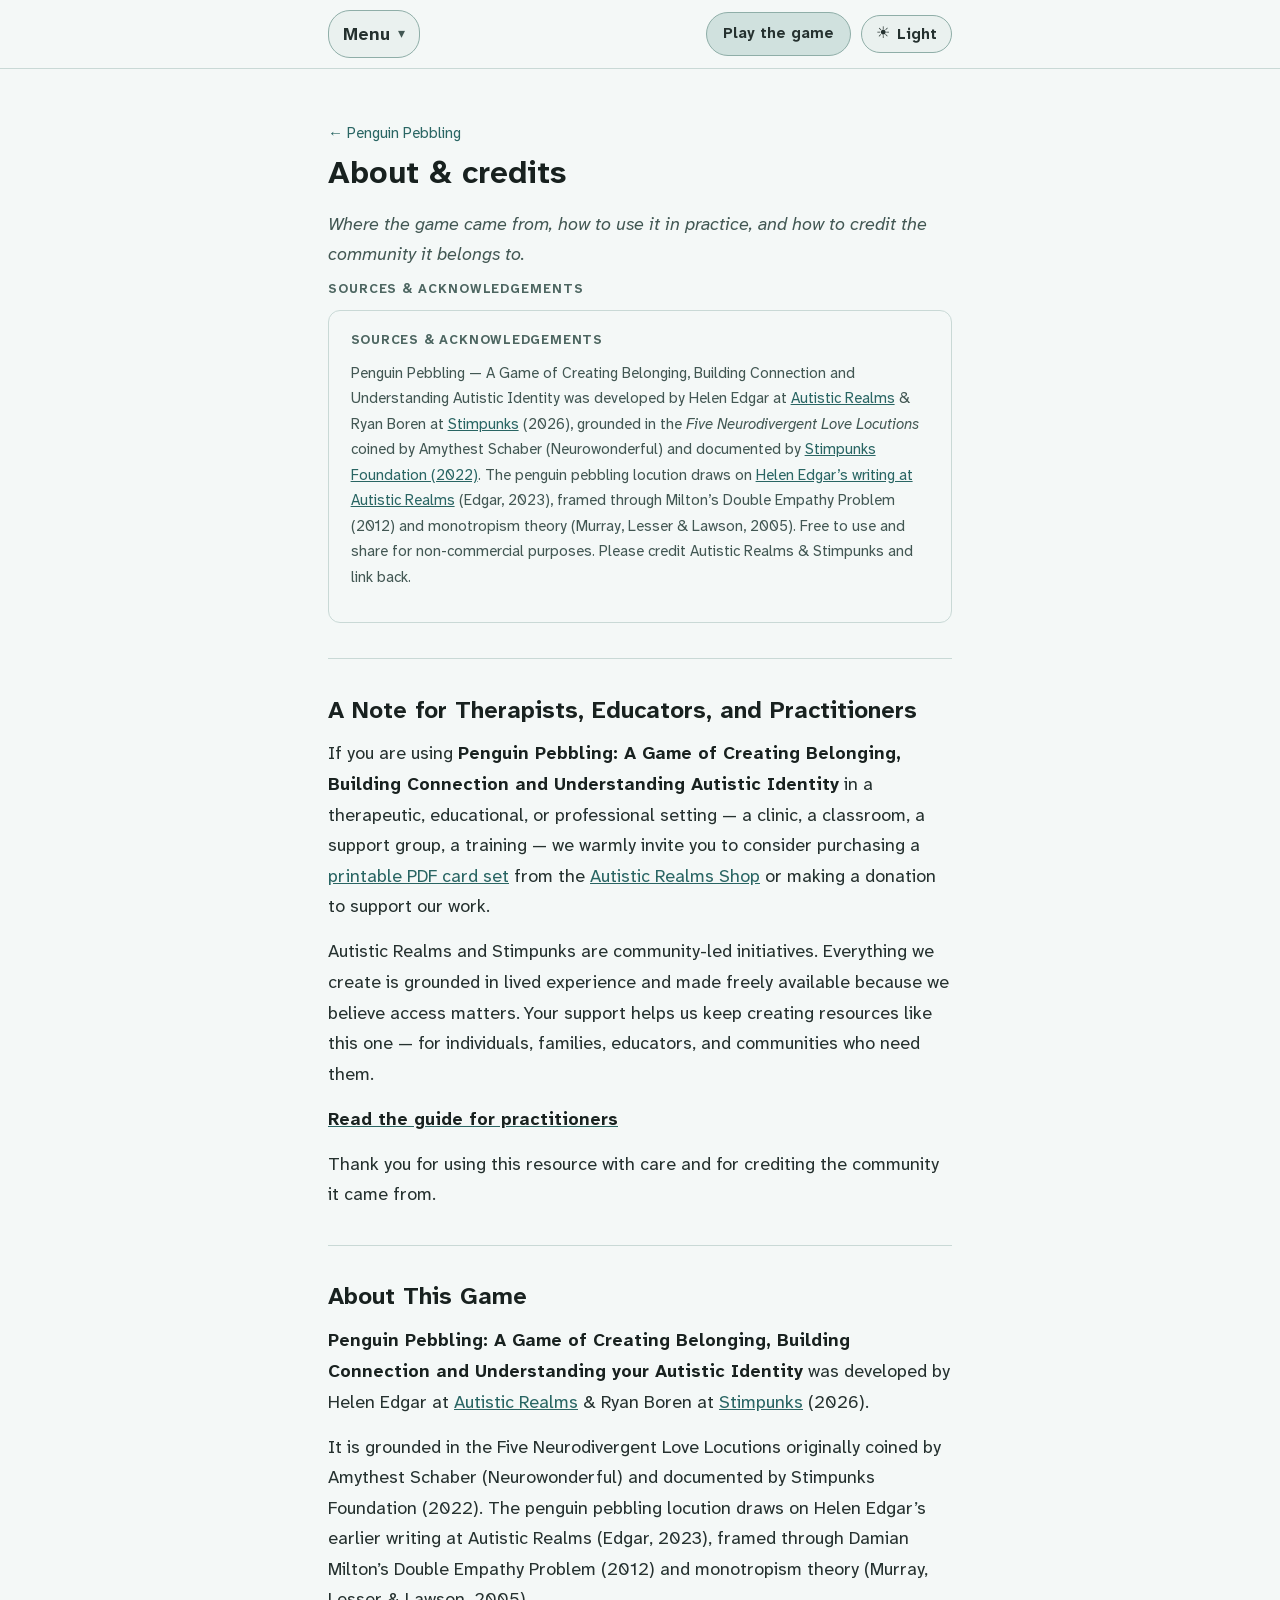
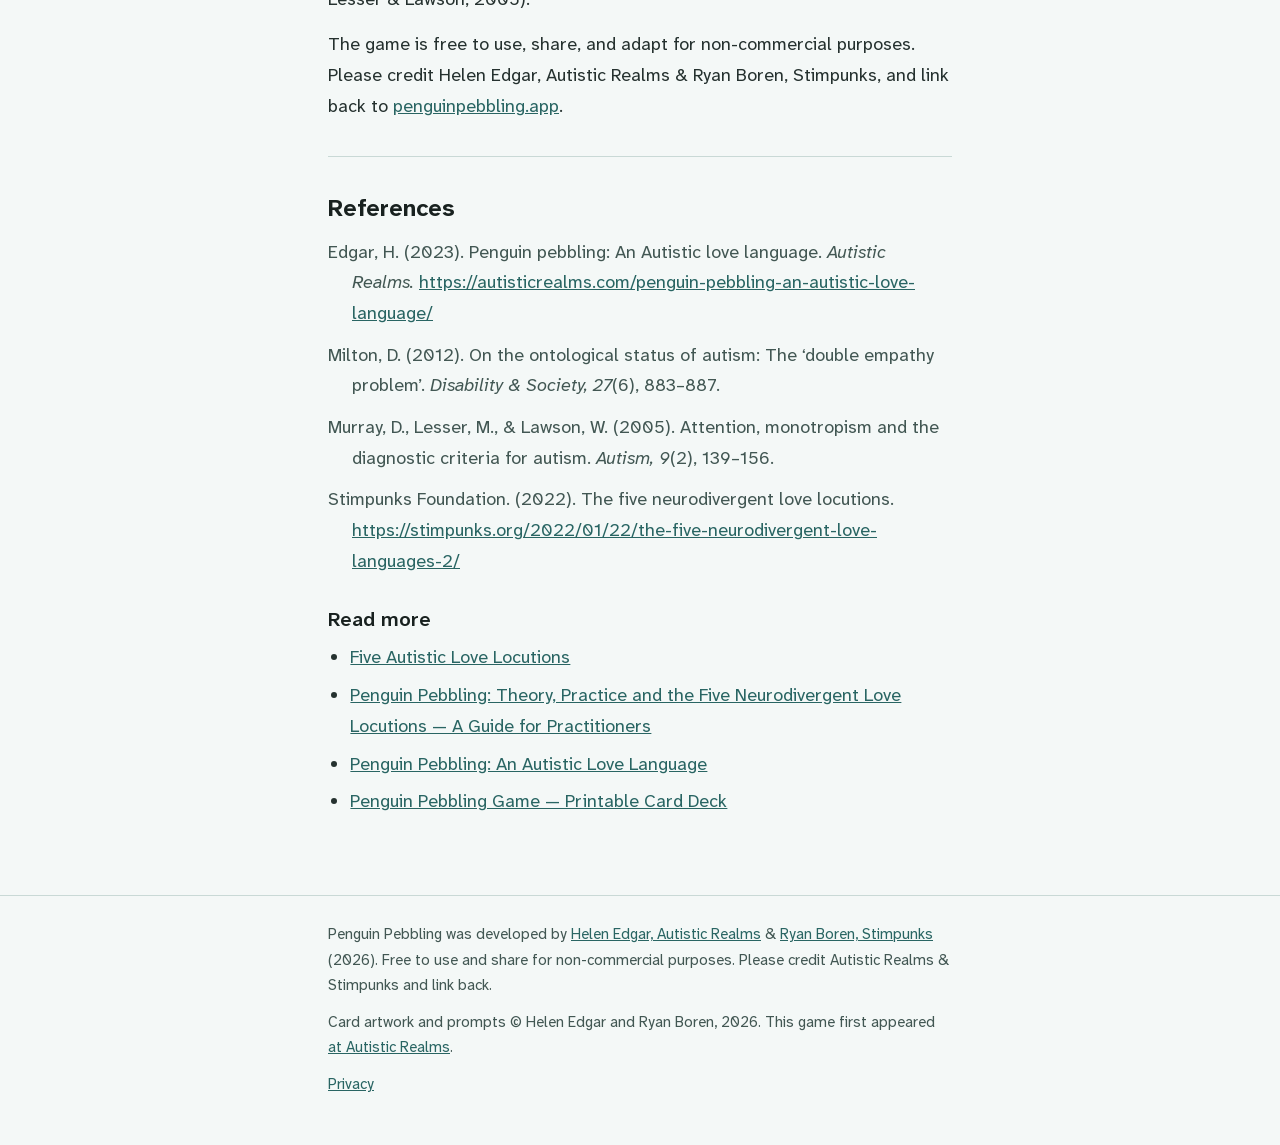
==== commit 5a853d14: "Add a privacy notice, fix the HSTS policy and the card cache Three findings from auditing the live s" ====
--- a/about.html
+++ b/about.html
@@ -41,6 +41,7 @@
           <li><a href="locutions.html">The five locutions</a></li>
           <li><a href="print.html">Print &amp; download</a></li>
           <li><a href="about.html" aria-current="page">About &amp; credits</a></li>
+          <li><a href="changelog.html">Changelog</a></li>
         </ul>
       </details>
       <a class="topbar-cta" href="index.html">Play the game</a>
@@ -151,6 +152,7 @@
         non-commercial purposes. Please credit Autistic Realms &amp; Stimpunks and link back.</p>
       <p>Card artwork and prompts © Helen Edgar and Ryan Boren, 2026. This game first appeared
         <a href="https://autisticrealms.com/penguin-pebbling-a-game-of-creating-belonging-building-connection-and-understanding-autistic-identity/">at Autistic Realms</a>.</p>
+      <p class="footlinks"><a href="privacy.html">Privacy</a></p>
     </div>
   </footer>
   <!-- /shell:footer -->
--- a/penguin-pebbling.css
+++ b/penguin-pebbling.css
@@ -518,6 +518,25 @@
   text-transform: uppercase; letter-spacing: 0.06em; margin-bottom: 10px;
 }
 
+/* ── Changelog ─────────────────────────────────────────────────────────────── */
+
+/* Dates are the spine of this page, so they get to look like headings without
+ * shouting: the entry heading is the date and nothing else. */
+.changelog h2 {
+  font-size: var(--text-lg);
+  border-top: 1px solid var(--line);
+  padding-top: 1.4rem;
+  margin-top: 2.2rem;
+}
+.changelog h2:first-of-type { border-top: 0; padding-top: 0; margin-top: 1.6rem; }
+.changelog h2 time { font-variant-numeric: tabular-nums; }
+.changelog h3 {
+  font-size: var(--text-label); letter-spacing: 0.07em; text-transform: uppercase;
+  color: var(--ink-faint); margin: 1.4rem 0 0.5rem;
+}
+.changelog ul { margin-left: 1.2rem; }
+.changelog li { margin-bottom: 0.7rem; }
+
 /* ── Downloads ─────────────────────────────────────────────────────────────── */
 
 .download {
@@ -550,6 +569,7 @@
 .sitefoot .wrap { padding-top: 1.6rem; padding-bottom: 3rem; }
 .sitefoot a { color: var(--accent); }
 .sitefoot p + p { margin-top: 0.7rem; }
+.footlinks { margin-top: 1rem; }
 
 .refs { font-size: var(--text-sm); color: var(--ink-soft); line-height: 1.7; }
 .refs p { margin-bottom: 0.7rem; padding-left: 1.5rem; text-indent: -1.5rem; }
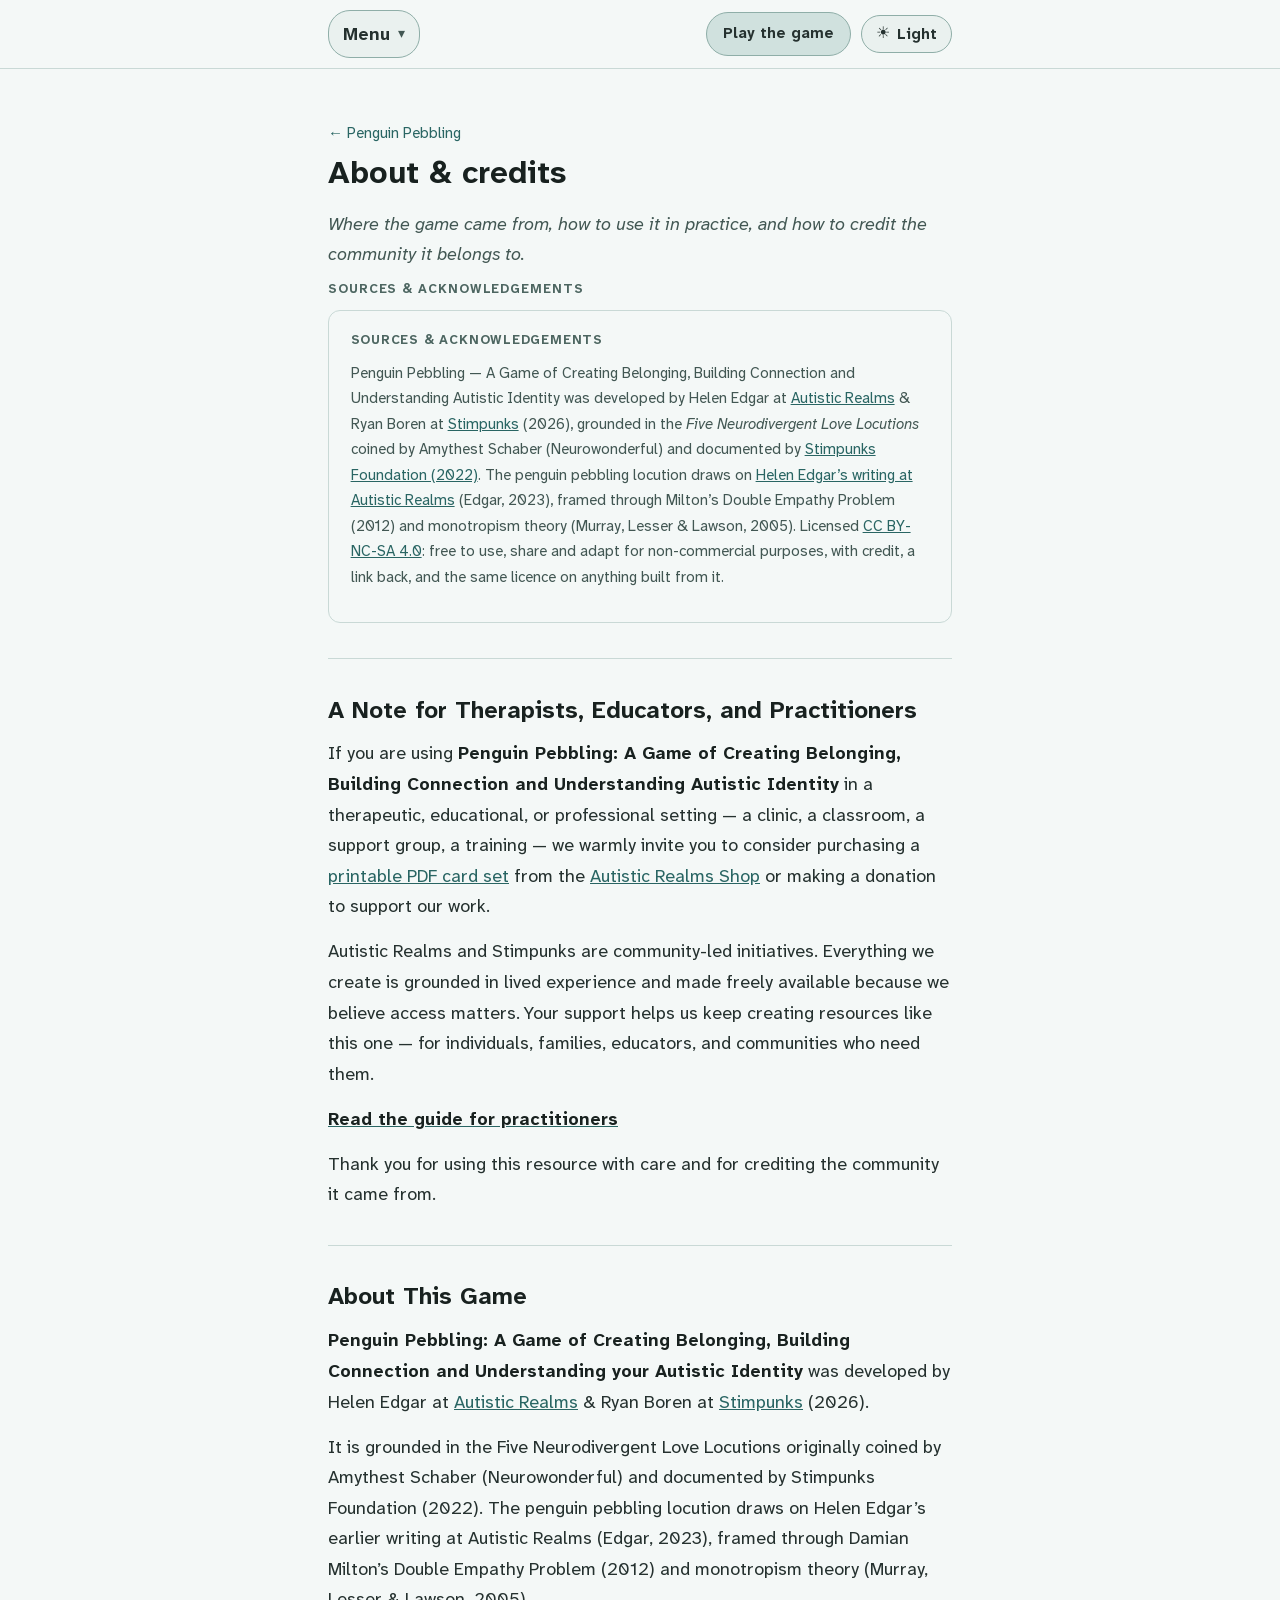
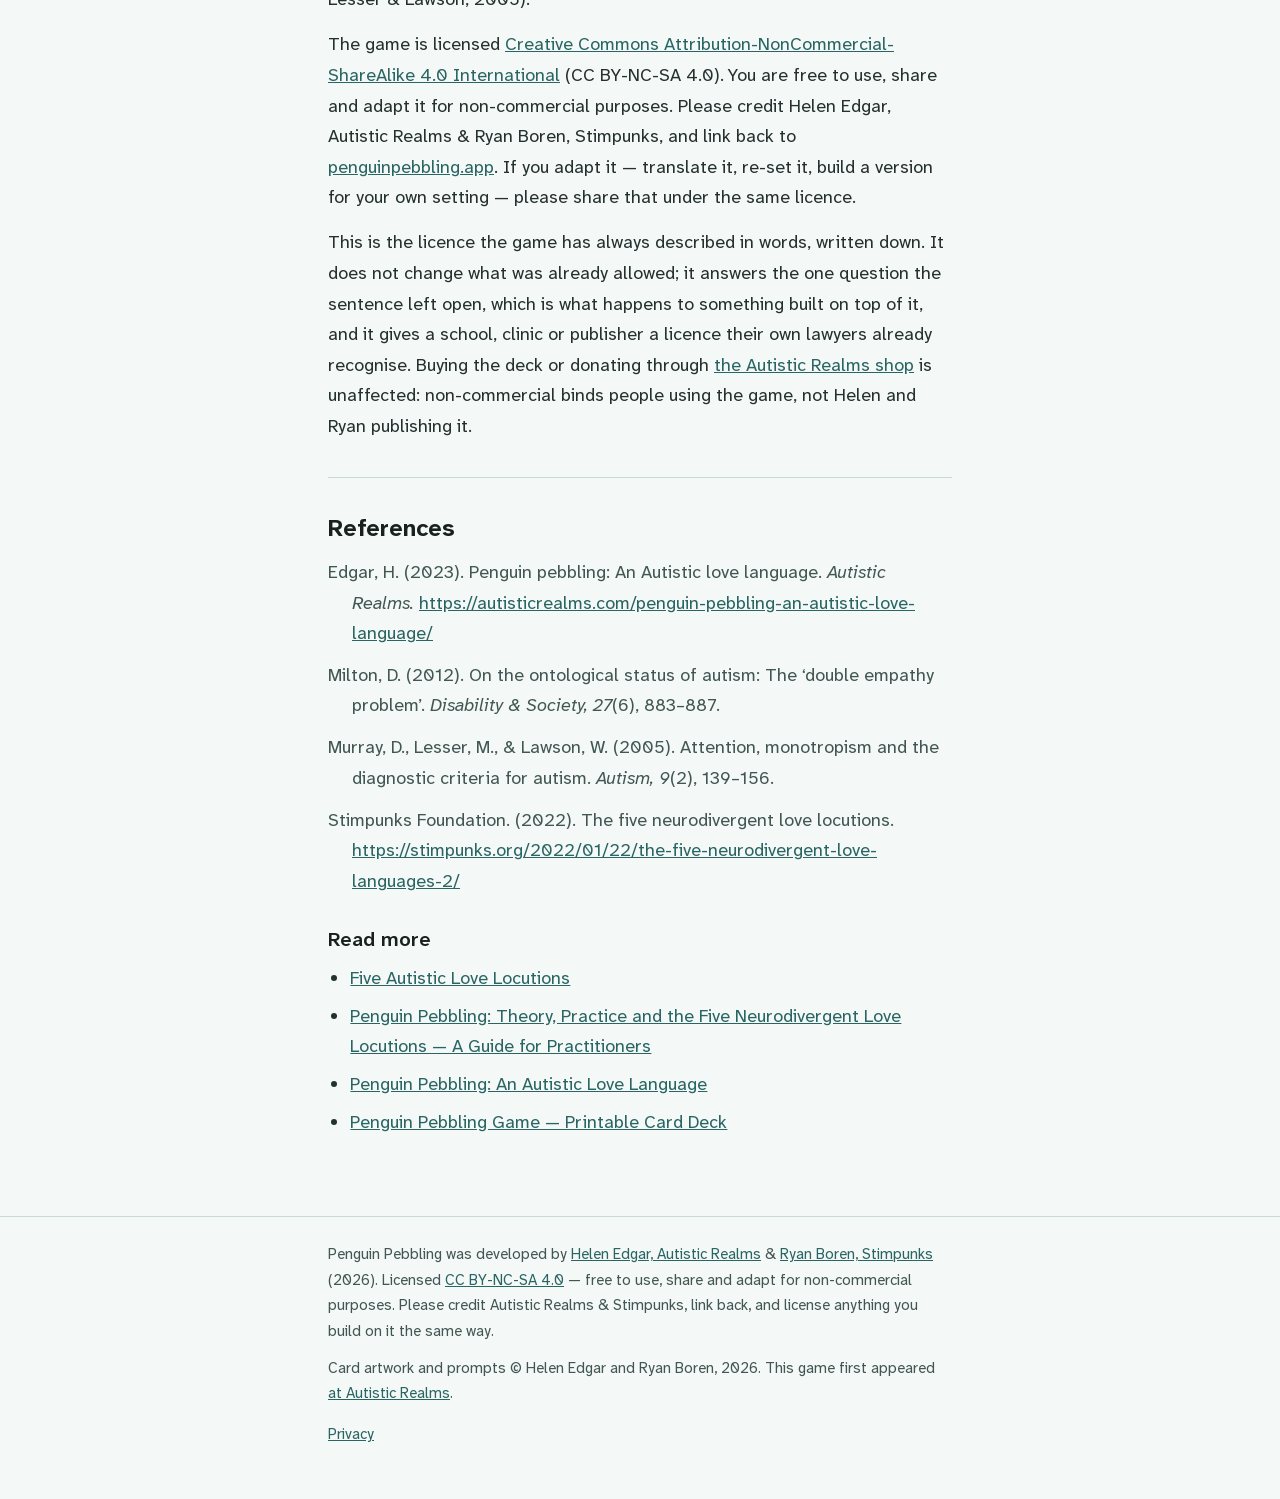
==== commit 0e50183b: "Adopt CC BY-NC-SA 4.0, and record the card text as approved Both of these were open items in DECISIO" ====
--- a/about.html
+++ b/about.html
@@ -74,8 +74,9 @@
           The penguin pebbling locution draws on
           <a href="https://autisticrealms.com/penguin-pebbling-an-autistic-love-language/">Helen Edgar’s writing at Autistic Realms</a>
           (Edgar, 2023), framed through Milton’s Double Empathy Problem (2012) and monotropism theory
-          (Murray, Lesser &amp; Lawson, 2005). Free to use and share for non-commercial purposes. Please
-          credit Autistic Realms &amp; Stimpunks and link back.</p>
+          (Murray, Lesser &amp; Lawson, 2005). Licensed
+          <a href="https://creativecommons.org/licenses/by-nc-sa/4.0/">CC BY-NC-SA 4.0</a>: free to use, share and adapt for non-commercial
+          purposes, with credit, a link back, and the same licence on anything built from it.</p>
       </div>
 
     <hr class="rule">
@@ -113,9 +114,20 @@
       on Helen Edgar’s earlier writing at Autistic Realms (Edgar, 2023), framed through Damian Milton’s
       Double Empathy Problem (2012) and monotropism theory (Murray, Lesser &amp; Lawson, 2005).</p>
 
-    <p>The game is free to use, share, and adapt for non-commercial purposes. Please credit Helen Edgar,
-      Autistic Realms &amp; Ryan Boren, Stimpunks, and link back to
-      <a href="https://penguinpebbling.app/">penguinpebbling.app</a>.</p>
+    <p>The game is licensed
+      <a href="https://creativecommons.org/licenses/by-nc-sa/4.0/">Creative Commons Attribution-NonCommercial-ShareAlike 4.0
+      International</a> (CC BY-NC-SA 4.0). You are free to use, share and adapt it for
+      non-commercial purposes. Please credit Helen Edgar, Autistic Realms &amp; Ryan Boren, Stimpunks,
+      and link back to <a href="https://penguinpebbling.app/">penguinpebbling.app</a>. If you adapt it
+      — translate it, re-set it, build a version for your own setting — please share that under the
+      same licence.</p>
+
+    <p>This is the licence the game has always described in words, written down. It does not change what
+      was already allowed; it answers the one question the sentence left open, which is what happens to
+      something built on top of it, and it gives a school, clinic or publisher a licence their own
+      lawyers already recognise. Buying the deck or donating through
+      <a href="https://autisticrealms.com/product/penguin-pebbling-game-printable-card-deck/">the Autistic Realms shop</a>
+      is unaffected: non-commercial binds people using the game, not Helen and Ryan publishing it.</p>
 
     <hr class="rule">
 
@@ -148,8 +160,10 @@
   <footer class="sitefoot">
     <div class="wrap">
       <p>Penguin Pebbling was developed by <a href="https://autisticrealms.com">Helen Edgar, Autistic Realms</a>
-        &amp; <a href="https://stimpunks.org">Ryan Boren, Stimpunks</a> (2026). Free to use and share for
-        non-commercial purposes. Please credit Autistic Realms &amp; Stimpunks and link back.</p>
+        &amp; <a href="https://stimpunks.org">Ryan Boren, Stimpunks</a> (2026). Licensed
+        <a href="https://creativecommons.org/licenses/by-nc-sa/4.0/">CC BY-NC-SA 4.0</a> — free to use, share and adapt for non-commercial
+        purposes. Please credit Autistic Realms &amp; Stimpunks, link back, and license anything
+        you build on it the same way.</p>
       <p>Card artwork and prompts © Helen Edgar and Ryan Boren, 2026. This game first appeared
         <a href="https://autisticrealms.com/penguin-pebbling-a-game-of-creating-belonging-building-connection-and-understanding-autistic-identity/">at Autistic Realms</a>.</p>
       <p class="footlinks"><a href="privacy.html">Privacy</a></p>
--- a/penguin-pebbling.css
+++ b/penguin-pebbling.css
@@ -181,7 +181,15 @@
 
 * { box-sizing: border-box; margin: 0; padding: 0; }
 
-html { -webkit-text-size-adjust: 100%; }
+/* The topbar is sticky and about 69px tall, so an anchor jump or a control
+ * scrolled into view lands underneath it unless the scroll stops short. That is
+ * WCAG 2.2 Focus Not Obscured, and it bites the two things this site most wants
+ * to work: the skip link, and /about#licence — the URL the JSON-LD hands anyone
+ * asking how this game is licensed.
+ *
+ * In rem, not px, because the bar is set in rem too: at a larger browser default
+ * both grow together, which a fixed 80px would not. */
+html { -webkit-text-size-adjust: 100%; scroll-padding-top: 5rem; }
 
 body {
   font-family: var(--font);
@@ -570,6 +578,10 @@
 .sitefoot a { color: var(--accent); }
 .sitefoot p + p { margin-top: 0.7rem; }
 .footlinks { margin-top: 1rem; }
+/* 24x24 is the WCAG 2.2 minimum. Inline links inside a sentence are exempt —
+ * their size is set by the prose around them — but this one sits alone in its
+ * own paragraph, so nothing exempts it and the line-height alone left it 20px. */
+.footlinks a { display: inline-block; padding-block: 0.25rem; }
 
 .refs { font-size: var(--text-sm); color: var(--ink-soft); line-height: 1.7; }
 .refs p { margin-bottom: 0.7rem; padding-left: 1.5rem; text-indent: -1.5rem; }
@@ -611,6 +623,27 @@
   * { transition: none !important; animation: none !important; }
 }
 
+/* Windows High Contrast and other forced-colour modes replace every colour the
+ * page chose. Most of this site survives that intact, and not by luck: the
+ * low-stimulation palette does its work with 1px borders rather than fills, so
+ * every button, the card mat and the menu keep a real edge once their fills are
+ * overridden. The rule is to repair what loses *meaning*, not to reinstate a
+ * look the reader has deliberately turned off.
+ *
+ * One thing loses meaning. A locution filter says it is active through
+ * background, border-colour and text colour — all three forced to the same
+ * values as every other button — leaving font-weight as the only surviving cue
+ * that you are filtered to six cards instead of thirty. System colours are
+ * honoured here, so the pressed state is drawn with the pair the OS reserves for
+ * exactly this. */
+@media (forced-colors: active) {
+  .fbtn.on {
+    background: Highlight;
+    color: HighlightText;
+    border-color: Highlight;
+  }
+}
+
 @media print {
   .filter-row, .controls, .skip-link, .rules-block summary::after { display: none; }
   body { background: #fff; }
